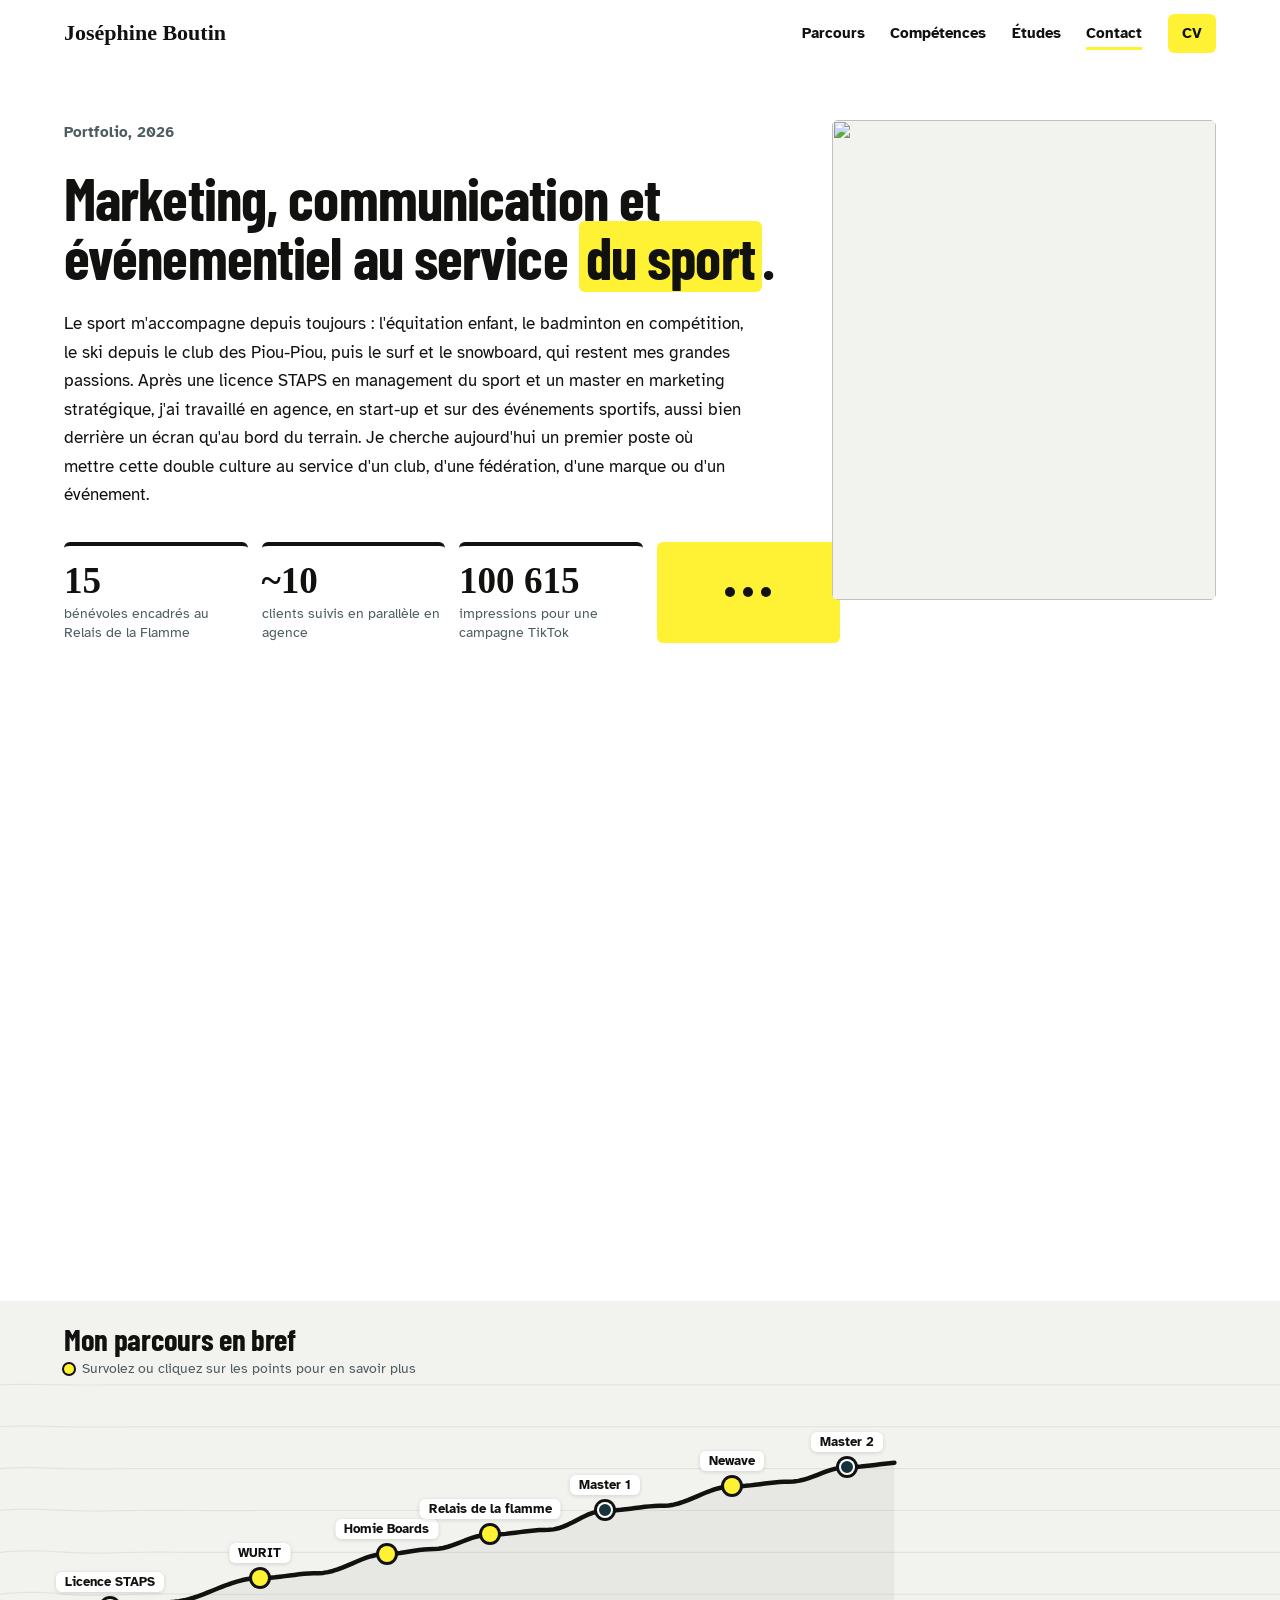
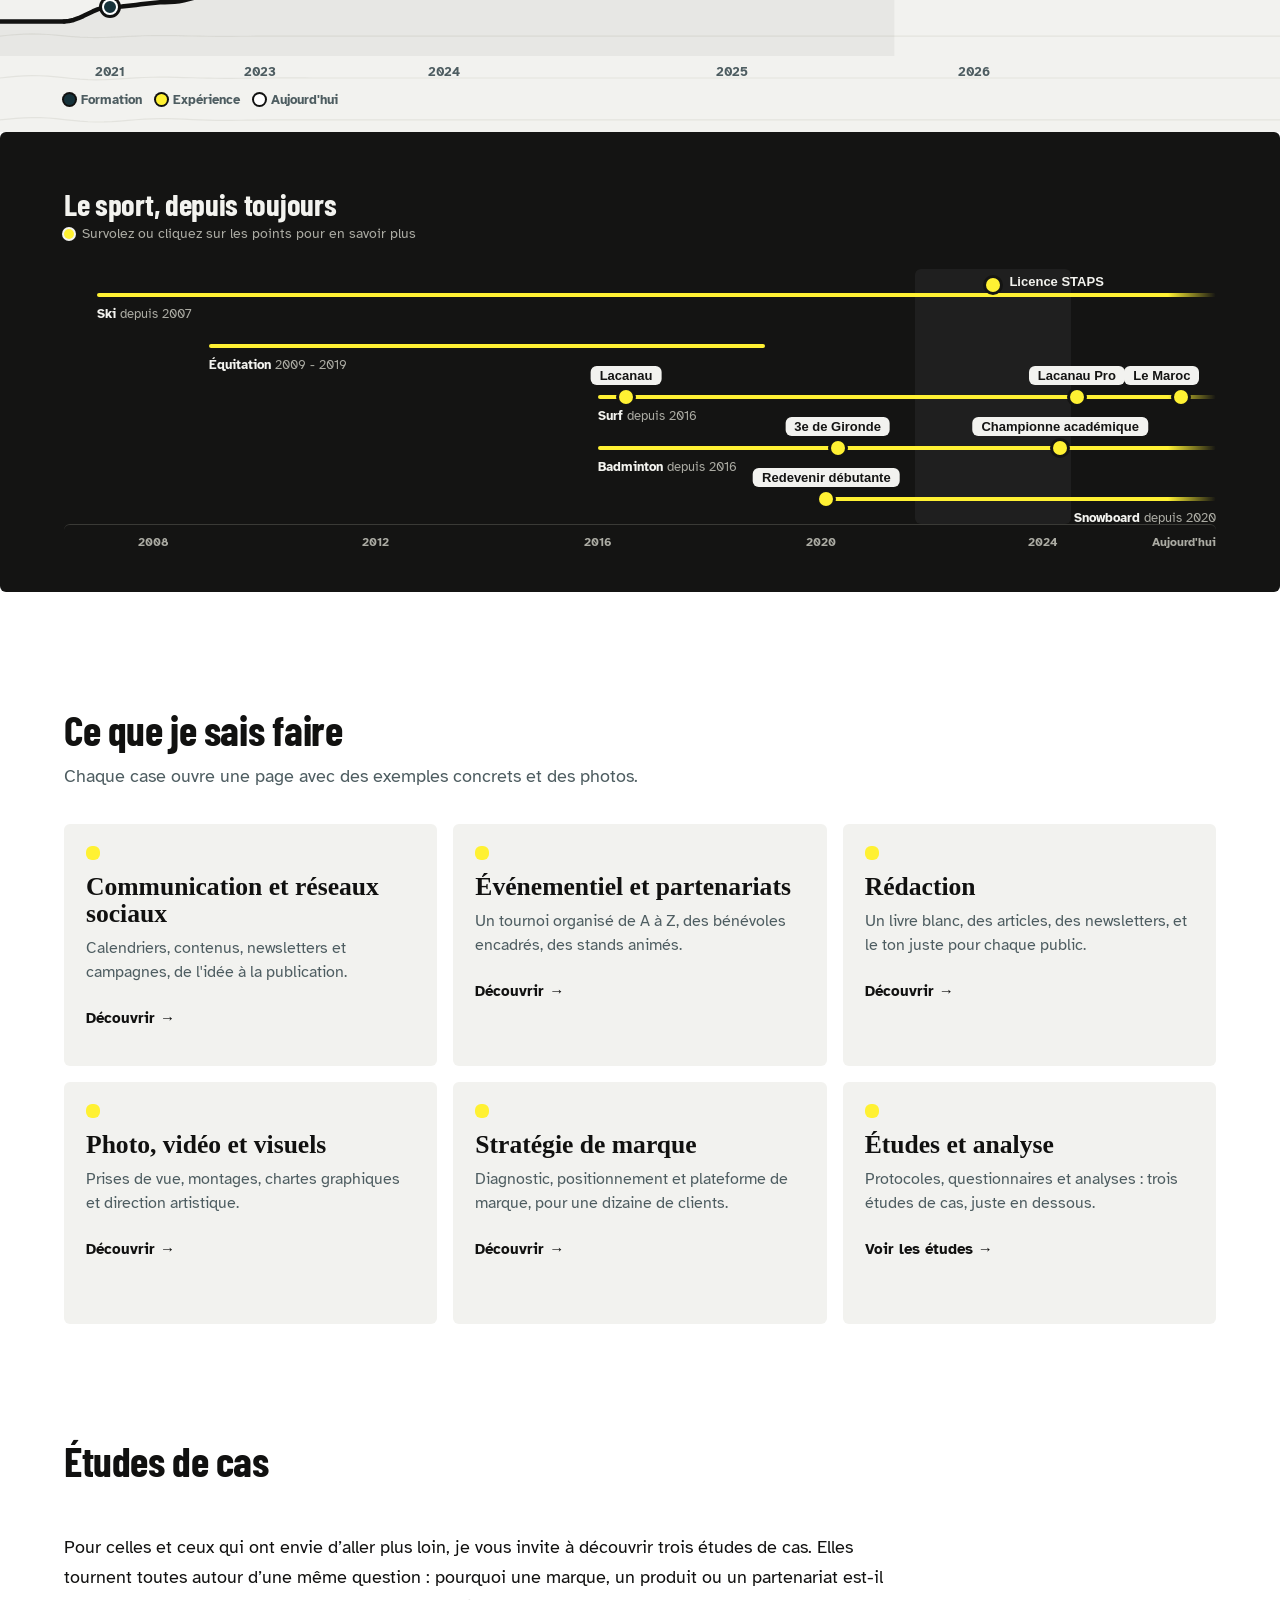
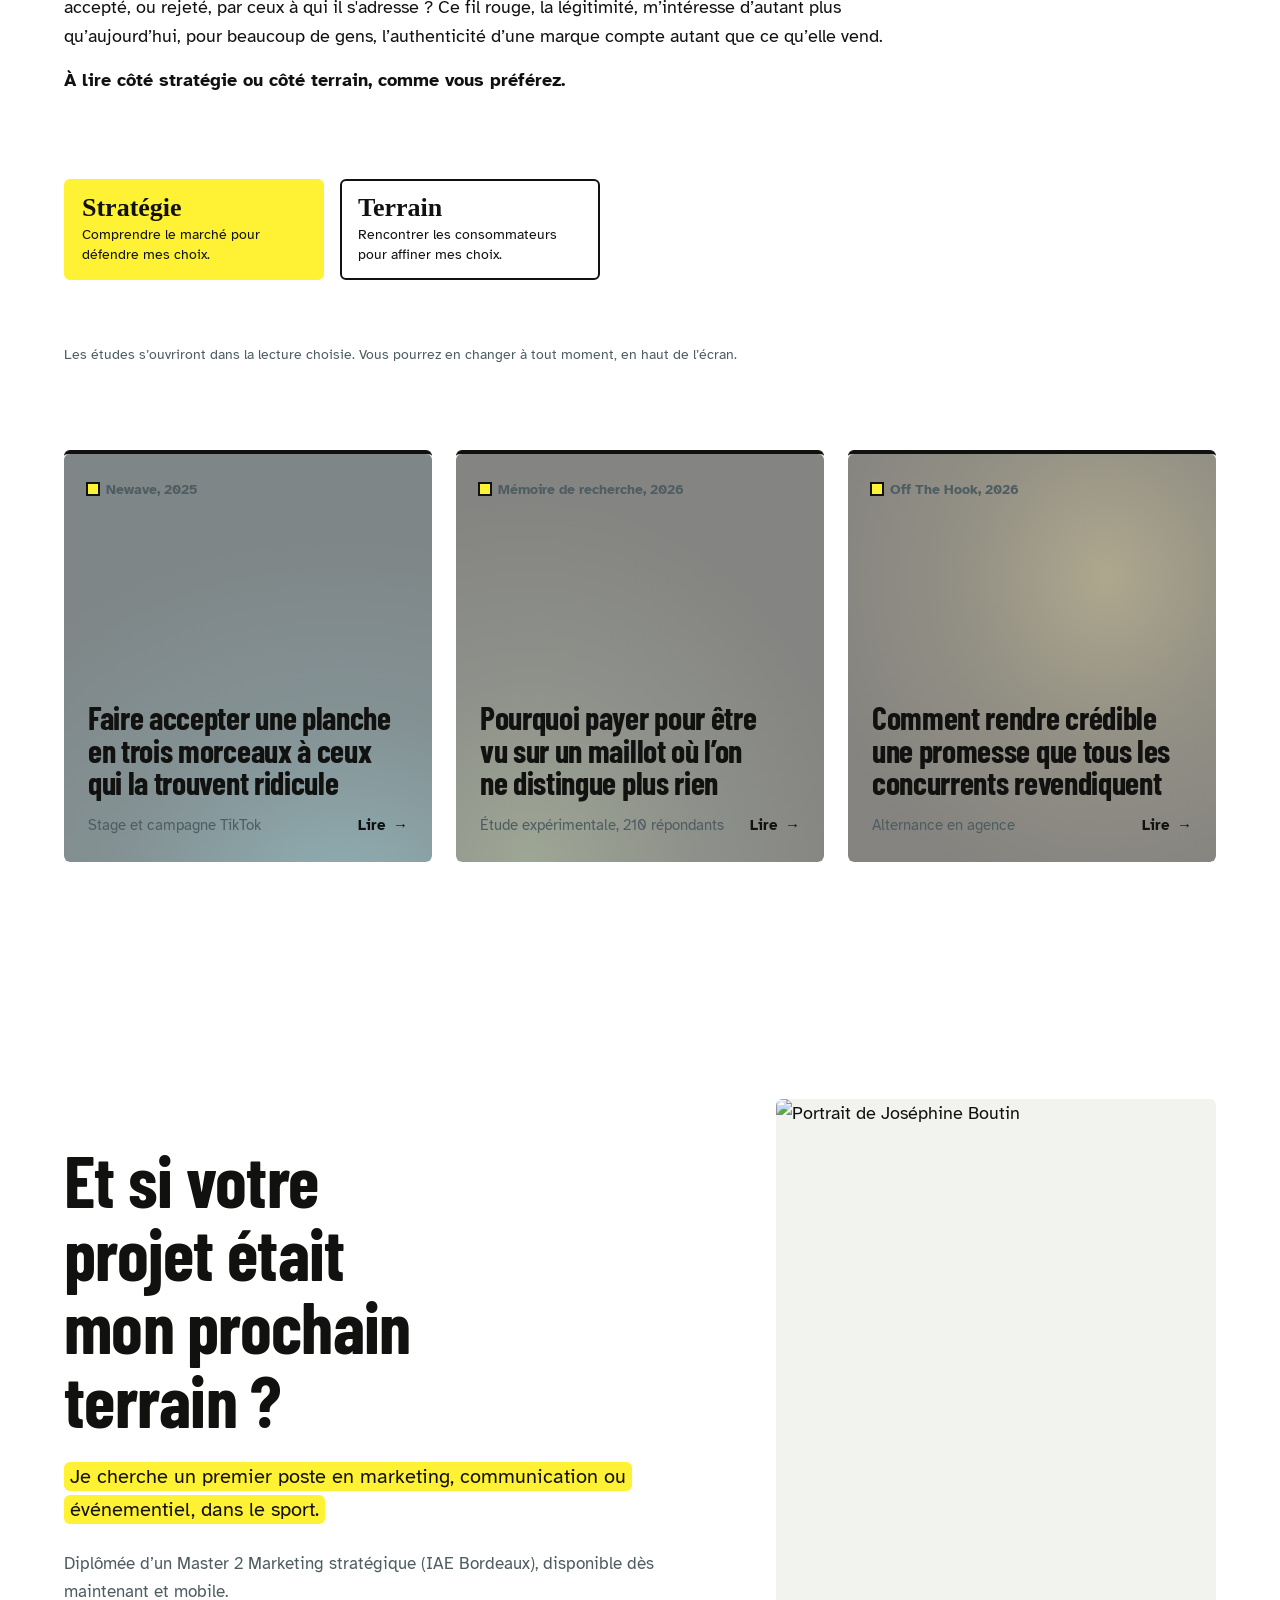
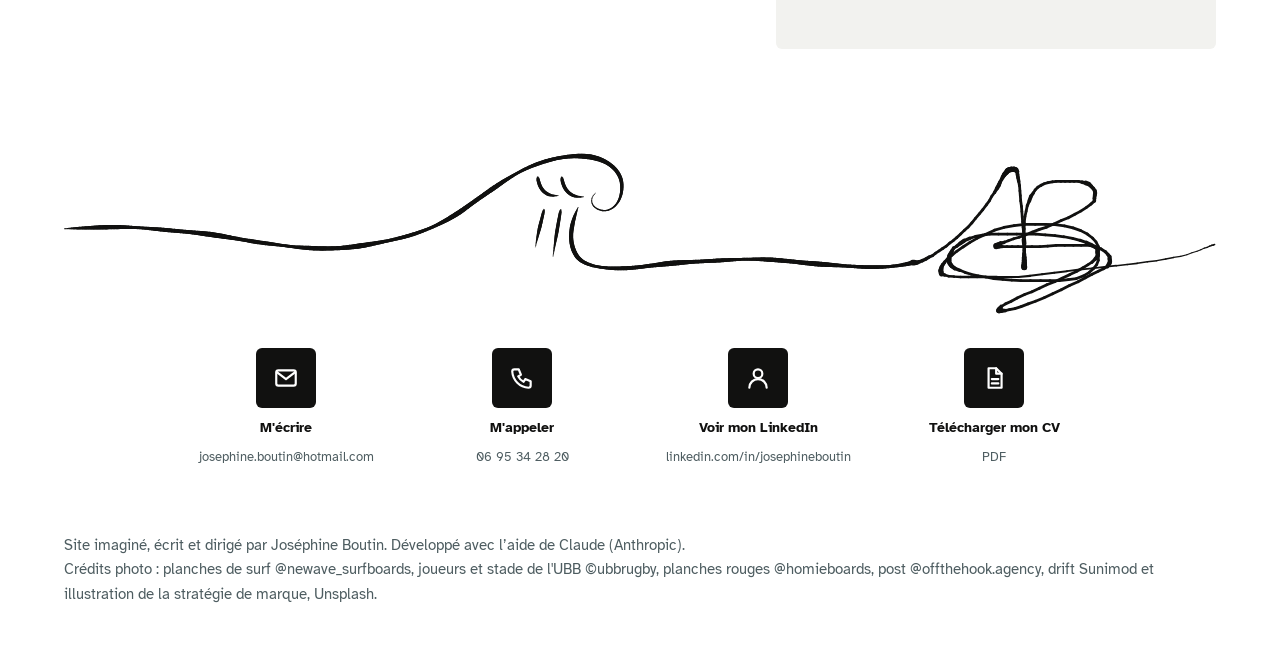
==== index.html @ 4673defe "Add files via upload" ====
<!doctype html>
<html lang="fr" class="pro" data-lock="">
<head>
<meta charset="utf-8">
<meta name="viewport" content="width=device-width, initial-scale=1, viewport-fit=cover">
<meta name="robots" content="noindex, nofollow">
<meta name="description" content="Portfolio de Joséphine Boutin : marketing, communication et événementiel au service du sport.">
<title>Joséphine Boutin, portfolio</title>
<link rel="icon" href="images/favicon.ico" sizes="any">
<link rel="icon" type="image/png" sizes="32x32" href="images/favicon-32.png">
<link rel="icon" type="image/png" sizes="192x192" href="images/favicon-192.png">
<link rel="apple-touch-icon" href="images/apple-touch-icon.png">
<meta name="theme-color" content="#111110">
<meta property="og:type" content="website">
<meta property="og:locale" content="fr_FR">
<meta property="og:site_name" content="Joséphine Boutin, portfolio">
<meta property="og:title" content="Joséphine Boutin, portfolio">
<meta property="og:description" content="Portfolio de Joséphine Boutin : marketing, communication et événementiel au service du sport.">
<meta property="og:image" content="https://josephineboutin.github.io/portfolio-sport/images/partage.jpg">
<meta property="og:image:width" content="1200">
<meta property="og:image:height" content="630">
<meta property="og:image:alt" content="Joséphine Boutin, marketing, communication et événementiel au service du sport">
<meta name="twitter:card" content="summary_large_image">
<link rel="stylesheet" href="https://api.fontshare.com/v2/css?f[]=zodiak@1&display=swap">
<link rel="preconnect" href="https://fonts.googleapis.com">
<link rel="preconnect" href="https://fonts.gstatic.com" crossorigin>
<link rel="stylesheet" href="https://fonts.googleapis.com/css2?family=Barlow+Condensed:wght@500;600;700&family=Atkinson+Hyperlegible:ital,wght@0,400;0,700;1,400&display=swap">
<link rel="stylesheet" href="assets/site.css">
</head>
<body>
<header class="bar">
  <div class="wrap">
    <a class="brand" href="#top">Joséphine Boutin</a>
    <nav class="nav" aria-label="Sections"><a href="#parcours">Parcours</a><a href="#competences">Compétences</a><a href="#etudes">Études</a><a href="#contact">Contact</a><a class="nav-cv" href="cv-josephine-boutin.pdf" target="_blank" rel="noopener">CV</a></nav>
    <div class="toggle away" id="mini-toggle" role="group" aria-label="Choisir la lecture">
      <span class="knob" aria-hidden="true"></span>
      <button type="button" data-mode="strategie" aria-pressed="true">Stratégie</button>
      <button type="button" data-mode="terrain" aria-pressed="false">Terrain</button>
    </div>
  </div>
  <span class="progress" aria-hidden="true"></span>
</header>
<main id="top">
  <section class="hero stage">
    <div class="curve" id="curve-home" data-curve="home" role="img" aria-label="Mon parcours, de la licence STAPS à aujourd'hui"></div>
    <div class="pin-run" id="pin-run">
    <div class="wrap stage-text">
      <figure class="hero-ph" id="hero-ph" aria-hidden="true"><img src="images/accueil-1.jpg" alt="" data-k="1" class=on><img src="images/accueil-2.jpg" alt="" data-k="2"><img src="images/accueil-3.jpg" alt="" data-k="3"><img src="images/accueil-4.jpg" alt="" data-k="4"><canvas class="hero-sig"></canvas></figure>
      <span class="pro-kicker only-pro">Portfolio, 2026</span>
      <h1 class="pro-pos only-pro">Marketing, communication et événementiel au service <em>du sport</em>.</h1>
      <div class="hero-mob" id="hero-mob" aria-hidden="true"><figure><img src="images/accueil-1.jpg" alt="" data-k="1" class=on><img src="images/accueil-2.jpg" alt="" data-k="2"><img src="images/accueil-3.jpg" alt="" data-k="3"><img src="images/accueil-4.jpg" alt="" data-k="4"></figure><canvas class="hero-sig"></canvas></div>
      <p class="sport-intro">Le sport m'accompagne depuis toujours : l'équitation enfant, le badminton en compétition, le ski depuis le club des Piou-Piou, puis le surf et le snowboard, qui restent mes grandes passions. Après une licence STAPS en management du sport et un master en marketing stratégique, j'ai travaillé en agence, en start-up et sur des événements sportifs, aussi bien derrière un écran qu'au bord du terrain. Je cherche aujourd'hui un premier poste où mettre cette double culture au service d'un club, d'une fédération, d'une marque ou d'un événement.</p>
      <div class="kpis sk"><div><b>15</b><span>bénévoles encadrés au Relais de la Flamme</span></div><div><b>~10</b><span>clients suivis en parallèle en agence</span></div><div><b>100 615</b><span>impressions pour une campagne TikTok</span></div><div class="egg"><button type="button" aria-expanded="false" aria-controls="egg-note" aria-label="Une carte retournée, à découvrir"><span class="face back"><span class="dots" aria-hidden="true"><i></i><i></i><i></i></span></span><span class="face front"><b>1<sup>er</sup></b><span>sur 48 équipes</span></span></button></div><p class="egg-note" id="egg-note" role="status" hidden>Petite confidence, puisque vous êtes curieux : en Master 1, mon équipe a décroché le 1er prix marketing et communication d’un serious game, face à 47 équipes. Pas de podium, pas d’hymne, mais une belle émotion en tribune (surtout chez mes parents).</p></div>
    </div>
    <div class="pin-space" aria-hidden="true"></div>
    </div>
    <div class="stage-foot" id="parcours" aria-hidden="true"></div>
  </section>

  <section class="sport-band" aria-label="Mon parcours sportif">
    <div class="sb-inner">
      <div class="wrap lanes" id="lanes" role="group" aria-label="Mon parcours côté terrain : les sports pratiqués depuis l'enfance">
        <h2 class="titre lanes-title">Le sport, depuis toujours<span class="curve-hint" aria-hidden="true"><i></i><span class="h-d">Survolez ou cliquez sur les points pour en savoir plus</span><span class="h-m">Touchez les points pour en savoir plus</span></span></h2>
        <div class="lanes-plot">
          <div class="lanes-band" style="--a:73.91%;--b:87.44%" aria-hidden="false"></div><button type="button" class="lp lp-band" style="--x:80.68%" data-i="0" data-when="2021 - 2024" data-title="Licence STAPS" data-text="Trois ans à essayer une quinzaine de sports, enseignés par des passionnés : athlétisme, natation, escalade, volley, golf, boxe, MMA, gymnastique, hip-hop, yoga… J'ai même continué en Master, avec l'option sport : snowboard et volley." aria-label="Licence STAPS, 2021 - 2024" aria-expanded="false"><span class="lp-label" aria-hidden="true">Licence STAPS</span></button>
        <div class="lane live" style="--a:2.9%;--b:100%;--d:0ms">
          <span class="lane-line" aria-hidden="true"></span>
          <span class="lane-cap" aria-hidden="true"><b>Ski</b> depuis 2007</span>
          
        </div>
        <div class="lane" style="--a:12.56%;--b:60.87%;--d:120ms">
          <span class="lane-line" aria-hidden="true"></span>
          <span class="lane-cap" aria-hidden="true"><b>Équitation</b> 2009 - 2019</span>
          
        </div>
        <div class="lane live" style="--a:46.38%;--b:100%;--d:240ms">
          <span class="lane-line" aria-hidden="true"></span>
          <span class="lane-cap" aria-hidden="true"><b>Surf</b> depuis 2016</span>
          <button type="button" class="lp" style="--x:48.79%" data-i="1" data-when="2016" data-title="Lacanau" data-text="Mon père est un mordu de surf, et c'est lui qui m'a mise à l'eau, au milieu de sa collection de planches. J'ai appris sur un malibu immense, en lycra ou dans une combinaison bien trop grande selon la saison. Les débuts n'ont pas toujours été faciles, mais je n'ai pas lâché. Une combinaison et une planche à ma taille plus tard, je surfe dès que j’en ai l’occasion." aria-label="Lacanau, 2016" aria-expanded="false"><span class="lp-label" aria-hidden="true">Lacanau</span></button><button type="button" class="lp" style="--x:87.92%" data-i="2" data-when="2024" data-title="Lacanau Pro" data-text="Une compétition que j'ai toujours suivie : mes grands-parents vivent à Lacanau et mon père a fait partie du comité d'organisation de 1989 à 2000. En 2024, c'était à mon tour d'y prendre part, comme bénévole au merchandising." aria-label="Lacanau Pro, 2024" aria-expanded="false"><span class="lp-label" aria-hidden="true">Lacanau Pro</span></button><button type="button" class="lp end" style="--x:97%" data-i="3" data-when="2026" data-title="Le Maroc" data-text="Pour fêter la fin de mes études, je suis partie en surfcamp à Tamraght, au Maroc, en septembre 2026, avec une seule idée en tête : surfer tous les jours." aria-label="Le Maroc, 2026" aria-expanded="false"><span class="lp-label" aria-hidden="true">Le Maroc</span></button>
        </div>
        <div class="lane live" style="--a:46.38%;--b:100%;--d:360ms">
          <span class="lane-line" aria-hidden="true"></span>
          <span class="lane-cap" aria-hidden="true"><b>Badminton</b> depuis 2016</span>
          <button type="button" class="lp" style="--x:67.15%" data-i="4" data-when="2020" data-title="3e de Gironde" data-text="J'ai découvert le badminton à l'UNSS, avant de m'inscrire en club en 4e. Je me suis vite lancée dans les compétitions, et en 2020, je suis montée sur la troisième marche du podium de Gironde en double dames." aria-label="3e de Gironde, 2020" aria-expanded="false"><span class="lp-label" aria-hidden="true">3e de Gironde</span></button><button type="button" class="lp" style="--x:86.47%" data-i="5" data-when="2024" data-title="Championne académique" data-text="Quatre ans plus tard, c'est avec mon équipe que j'ai remporté le titre de championne académique universitaire. Et je n'ai jamais arrêté de jouer." aria-label="Championne académique, 2024" aria-expanded="false"><span class="lp-label" aria-hidden="true">Championne académique</span></button>
        </div>
        <div class="lane live late" style="--a:65.7%;--b:100%;--d:480ms">
          <span class="lane-line" aria-hidden="true"></span>
          <span class="lane-cap" aria-hidden="true"><b>Snowboard</b> depuis 2020</span>
          <button type="button" class="lp" style="--x:66.18%" data-i="6" data-when="2020" data-title="Redevenir débutante" data-text="Des Piou-Piou à la 3e étoile, puis des années de ski en autonomie : la montagne, je la connaissais bien. Alors le snowboard m'a tentée. J'ai appris sans moniteur, entourée d'amis, et redevenir débutante là où je me sentais chez moi a été un vrai défi. Les progrès sont venus vite. Aujourd'hui, c'est en freeride que je m'évade le plus." aria-label="Redevenir débutante, 2020" aria-expanded="false"><span class="lp-label" aria-hidden="true">Redevenir débutante</span></button>
        </div>
          <div class="lanes-axis" aria-hidden="true"><span class="lt" style="--x:7.73%">2008</span><span class="lt mob-hide" style="--x:27.05%">2012</span><span class="lt" style="--x:46.38%">2016</span><span class="lt mob-hide" style="--x:65.7%">2020</span><span class="lt" style="--x:85.02%">2024</span><span class="lt now" style="--x:100%">Aujourd'hui</span></div>
        </div>
      </div>
    </div>
  </section>
  <section class="wrap skills-sec" id="competences" aria-labelledby="h-comp">
    <h2 class="titre" id="h-comp">Ce que je sais faire</h2>
    <p class="sec-lead">Chaque case ouvre une page avec des exemples concrets et des photos.</p>
    <div class="skills">
      <a class="skill" href="competence-communication.html"><span class="sk-ph" aria-hidden="true"><img src="images/carte-communication.jpg" alt="" loading="lazy" style="view-transition-name:ph-communication;"></span><span class="sk-sq" aria-hidden="true"></span><b>Communication et réseaux sociaux</b><span class="sk-t">Calendriers, contenus, newsletters et campagnes, de l'idée à la publication.</span><span class="go">Découvrir <i>→</i></span></a>
      <a class="skill" href="competence-evenementiel.html"><span class="sk-ph" aria-hidden="true"><img src="images/bf-match-2.jpg" alt="" loading="lazy" style="view-transition-name:ph-evenementiel;"></span><span class="sk-sq" aria-hidden="true"></span><b>Événementiel et partenariats</b><span class="sk-t">Un tournoi organisé de A à Z, des bénévoles encadrés, des stands animés.</span><span class="go">Découvrir <i>→</i></span></a>
      <a class="skill" href="competence-redaction.html"><span class="sk-ph" aria-hidden="true"><img src="images/carte-redaction.jpg" alt="" loading="lazy" style="view-transition-name:ph-redaction;"></span><span class="sk-sq" aria-hidden="true"></span><b>Rédaction</b><span class="sk-t">Un livre blanc, des articles, des newsletters, et le ton juste pour chaque public.</span><span class="go">Découvrir <i>→</i></span></a>
      <a class="skill" href="competence-visuels.html"><span class="sk-ph" aria-hidden="true"><img src="images/sunimod-drift-1.jpg" alt="" loading="lazy" style="view-transition-name:ph-visuels;object-position:50% 82%"></span><span class="sk-sq" aria-hidden="true"></span><b>Photo, vidéo et visuels</b><span class="sk-t">Prises de vue, montages, chartes graphiques et direction artistique.</span><span class="go">Découvrir <i>→</i></span></a>
      <a class="skill" href="competence-strategie.html"><span class="sk-ph" aria-hidden="true"><img src="images/agence-terrain-atelier.jpg" alt="" loading="lazy" style="view-transition-name:ph-strategie;"></span><span class="sk-sq" aria-hidden="true"></span><b>Stratégie de marque</b><span class="sk-t">Diagnostic, positionnement et plateforme de marque, pour une dizaine de clients.</span><span class="go">Découvrir <i>→</i></span></a>
      <a class="skill" href="#etudes"><span class="sk-ph" aria-hidden="true"><img src="images/maillot-terrain-stade.jpg" alt="" loading="lazy" style=""></span><span class="sk-sq" aria-hidden="true"></span><b>Études et analyse</b><span class="sk-t">Protocoles, questionnaires et analyses : trois études de cas, juste en dessous.</span><span class="go">Voir les études <i>→</i></span></a>
    </div>
  </section>
  <section class="wrap projects" id="etudes" aria-labelledby="h-projets">
    <h2 class="titre" id="h-projets">Études de cas</h2>
    <div class="et-intro"><p>Pour celles et ceux qui ont envie d’aller plus loin, je vous invite à découvrir trois études de cas. Elles tournent toutes autour d’une même question : pourquoi une marque, un produit ou un partenariat est-il accepté, ou rejeté, par ceux à qui il s'adresse ? Ce fil rouge, la légitimité, m’intéresse d’autant plus qu’aujourd’hui, pour beaucoup de gens, l’authenticité d’une marque compte autant que ce qu’elle vend.</p><p class="et-read">À lire côté stratégie ou côté terrain, comme vous préférez.</p></div>
    <div class="chooser" role="group" aria-label="Choisir la lecture des études" id="chooser">
      <button type="button" class="choice" data-mode="strategie" aria-pressed="true"><b>Stratégie</b><span>Comprendre le marché pour défendre mes choix.</span></button>
      <button type="button" class="choice" data-mode="terrain" aria-pressed="false"><b>Terrain</b><span>Rencontrer les consommateurs pour affiner mes choix.</span></button>
    </div>
    <p class="et-note">Les études s’ouvriront dans la lecture choisie. Vous pourrez en changer à tout moment, en haut de l’écran.</p>
    <div class="cards">
      <a class="card" href="etude-newave.html">
        <span class="ph ph-a" aria-hidden="true"><img src="images/carte-newave.jpg" alt="" loading="lazy" onerror="this.remove()"></span>
        <span class="pill">Newave, 2025</span>
        <span class="card-body">
          <h3 class="titre">Faire accepter une planche en trois morceaux à ceux qui la trouvent ridicule</h3>
          <span class="meta"><span class="soon">Stage et campagne TikTok</span><span class="go">Lire <i>→</i></span></span>
        </span>
      </a>
      <a class="card" href="etude-maillot.html">
        <span class="ph ph-b" aria-hidden="true"><img src="images/carte-maillot.jpg" alt="" loading="lazy" onerror="this.remove()"></span>
        <span class="pill">Mémoire de recherche, 2026</span>
        <span class="card-body">
          <h3 class="titre">Pourquoi payer pour être vu sur un maillot où l’on ne distingue plus rien</h3>
          <span class="meta"><span class="soon">Étude expérimentale, 210 répondants</span><span class="go">Lire <i>→</i></span></span>
        </span>
      </a>
      <a class="card" href="etude-expertise.html">
        <span class="ph ph-c" aria-hidden="true"><img src="images/carte-agence.jpg" alt="" loading="lazy" onerror="this.remove()"></span>
        <span class="pill">Off The Hook, 2026</span>
        <span class="card-body">
          <h3 class="titre">Comment rendre crédible une promesse que tous les concurrents revendiquent</h3>
          <span class="meta"><span class="soon">Alternance en agence</span><span class="go">Lire <i>→</i></span></span>
        </span>
      </a>
    </div>
  </section>

  <footer class="wrap end" id="contact" aria-labelledby="t-end">
    <div class="end-head">
      <div class="end-txt">
    <h2 class="titre" id="t-end">Et si votre projet était mon prochain terrain ?</h2>
    <p class="lead"><span class="hl hl-lead">Je cherche un premier poste en marketing, communication ou événementiel, dans le sport.</span></p>
    <p class="lead-sub">Diplômée d’un Master 2 Marketing stratégique (IAE Bordeaux), disponible dès maintenant et mobile.</p>
      </div>
      <figure class="portrait"><img src="images/portrait-josephine.jpg" alt="Portrait de Joséphine Boutin" width="1200" height="1500"></figure>
    </div>
    <canvas class="sign" id="sign" aria-label="Ma signature : une ligne qui devient vague, puis mes initiales"></canvas>
    <div class="contact">
      <a class="c-mail" href="mailto:josephine.boutin@hotmail.com"><span class="ic"><svg viewBox="0 0 24 24" aria-hidden="true"><rect x="3" y="5" width="18" height="14" rx="2"></rect><path d="M3.5 6.5 12 13l8.5-6.5"></path></svg></span>M'écrire<small>josephine.boutin@hotmail.com</small></a>
      <a class="c-tel" href="tel:+33695342820"><span class="ic"><svg viewBox="0 0 24 24" aria-hidden="true"><path d="M5 4h4l2 5-2.5 1.5a11 11 0 0 0 5 5L15 13l5 2v4a2 2 0 0 1-2 2A16 16 0 0 1 3 6a2 2 0 0 1 2-2"></path></svg></span>M'appeler<small>06 95 34 28 20</small></a>
      <a class="c-in" href="https://www.linkedin.com/in/josephineboutin/" target="_blank" rel="noopener"><span class="ic"><svg viewBox="0 0 24 24" aria-hidden="true"><circle cx="12" cy="8" r="4"></circle><path d="M4 21a8 8 0 0 1 16 0"></path></svg></span>Voir mon LinkedIn<small>linkedin.com/in/josephineboutin</small></a>
      <a class="c-cv" href="cv-josephine-boutin.pdf" target="_blank" rel="noopener"><span class="ic"><svg viewBox="0 0 24 24" aria-hidden="true"><path d="M7 3h7l5 5v13H7z"></path><path d="M14 3v5h5"></path><path d="M10 13h6M10 17h6"></path></svg></span>Télécharger mon CV<small>PDF</small></a>
    </div>
  </footer>
  <p class="wrap proto">Site imaginé, écrit et dirigé par Joséphine Boutin. Développé avec l’aide de Claude (Anthropic).<br>Crédits photo : planches de surf @newave_surfboards, joueurs et stade de l'UBB ©ubbrugby, planches rouges @homieboards, post @offthehook.agency, drift Sunimod et illustration de la stratégie de marque, Unsplash.</p>
</main>
<canvas id="wake" aria-hidden="true"></canvas>
<canvas id="wipe" aria-hidden="true"></canvas>
<div class="cursor" aria-hidden="true"></div>
<script src="assets/site.js"></script>
</body>
</html>
---- assets/site.css ----
/* Layout : ouverture plein écran avec la courbe en fond et le choix de lecture, cartes des études, étude de cas en chapitres avec une barre de chapitres collante, bande de visuels horizontale, bande jaune, conclusion en preuves décalées, signature et contacts. */
@property --bg { syntax: "<color>"; inherits: true; initial-value: #FFFFFF; }
@property --fg { syntax: "<color>"; inherits: true; initial-value: #111110; }
@property --soft { syntax: "<color>"; inherits: true; initial-value: #4E5D61; }
@property --surface { syntax: "<color>"; inherits: true; initial-value: #EEF4F5; }
@property --ink { syntax: "<color>"; inherits: true; initial-value: #111110; }
@property --field { syntax: "<color>"; inherits: true; initial-value: #DCE8EA; }
@property --zw { syntax: "<number>"; inherits: true; initial-value: 340; }
@property --zls { syntax: "<length-percentage>"; inherits: true; initial-value: 0em; }

:root {
  /* Palette validée */
  --jaune: #FFF133;
  --jaune-pale: #FFF7B0;
  --encre: #111110;
  --galet: #F3F3EF;
  --ocean: #16323A;
  --ocean-profond: #0C1E24;
  --gris-clair: #B4B3AA;
  /* Rôles, lecture Stratégie */
  --bg: #FFFFFF;
  --fg: #111110;
  --soft: #4E5D61;
  --surface: #EEF4F5;
  --ink: #111110;
  --field: #DCE8EA;
  --zw: 340;
  --curvefill: #FFF7B0;
  --zls: 0em;
  /* Polices validées */
  --f-sig: "Zodiak-Variable", "Zodiak", Georgia, "Times New Roman", serif;
  --f-titre: "Barlow Condensed", "Arial Narrow", sans-serif;
  --f-texte: "Atkinson Hyperlegible", "Helvetica Neue", Arial, sans-serif;
  --ease: cubic-bezier(.65, 0, .25, 1);
  --t: 700ms;
  color-scheme: light;
  transition: --bg var(--t) var(--ease), --fg var(--t) var(--ease), --soft var(--t) var(--ease),
              --surface var(--t) var(--ease), --ink var(--t) var(--ease), --field var(--t) var(--ease),
              --zw 1100ms var(--ease), --zls 1100ms var(--ease);
}
:root[data-lecture="terrain"] {
  --bg: #0C1E24;
  --fg: #F3F3EF;
  --soft: #A3B6BA;
  --surface: #13303A;
  --field: #275868;
  --ink: #FFF133;
  --zw: 900;
  --zls: -0.025em;
  color-scheme: dark;
}
:root.instant, :root.instant *, :root.instant *::before, :root.instant *::after { transition: none !important; }
@media (prefers-reduced-motion: reduce) {
  :root { transition: none; }
  *, *::before, *::after { transition-duration: 0ms !important; animation: none !important; }
}
html { scroll-behavior: smooth; }
@media (prefers-reduced-motion: reduce) { html { scroll-behavior: auto; } }
body { margin: 0; overflow-x: clip; background: var(--bg); color: var(--fg); font-family: var(--f-texte); font-size: 18px; line-height: 1.65; -webkit-font-smoothing: antialiased; }
body::before { content: ""; position: fixed; inset: 0 0 auto; height: env(safe-area-inset-top, 0px); z-index: 30; background: var(--bg); }
/* Grille : une seule colonne de contenu de 1240 px au plus, des marges latérales qui grandissent avec l'écran, et une échelle d'espacements unique */
:root { --gut: clamp(20px, 5vw, 72px); --maxw: 1240px; --edge: max(var(--gut), (100vw - var(--maxw)) / 2); --s-section: clamp(72px, 9vw, 128px); --s-block: clamp(32px, 4vw, 56px); --s-gap: 24px; }
.wrap { max-width: calc(var(--maxw) + 2 * var(--gut)); box-sizing: border-box; margin-inline: auto; padding-left: max(var(--gut), env(safe-area-inset-left, 0px)); padding-right: max(var(--gut), env(safe-area-inset-right, 0px)); }
p, blockquote, figure { margin: 0; }
h1, h2, h3, h4 { margin: 0; text-wrap: balance; }
a { color: inherit; }
:focus-visible { outline: 3px solid var(--ocean); outline-offset: 3px; border-radius: 4px; }
:root[data-lecture="terrain"] :focus-visible { outline-color: var(--jaune); }

.titre { font-family: var(--f-titre); font-weight: 700; line-height: 1.02; }
.disp { font-family: var(--f-sig); font-weight: var(--zw); letter-spacing: var(--zls); line-height: .96; text-wrap: balance; }
.lbl { font-size: 15px; font-weight: 700; color: var(--soft); }
.hl { background: linear-gradient(transparent 58%, var(--jaune) 58%); padding-inline: 2px; -webkit-box-decoration-break: clone; box-decoration-break: clone; }
.hl-lead { background: var(--jaune); color: var(--encre); padding: 1px 6px; border-radius: 4px; }
:root[data-lecture="terrain"] .hl.hl-lead { background: var(--jaune); color: var(--encre); }
:root[data-lecture="terrain"] .hl { background: none; color: var(--jaune); }
.check { font-size: .8em; font-weight: 700; background: var(--jaune-pale); color: var(--encre); padding: 1px 8px; border-radius: 999px; white-space: nowrap; }

/* Barre */
.bar { position: sticky; top: env(safe-area-inset-top, 0px); z-index: 25; background: color-mix(in srgb, var(--bg) 90%, transparent); backdrop-filter: blur(10px); -webkit-backdrop-filter: blur(10px); }
.bar .wrap { display: flex; align-items: center; justify-content: space-between; gap: 16px; padding-block: 14px; min-height: 40px; }
.brand { font-family: var(--f-sig); font-weight: 800; font-size: 22px; text-decoration: none; white-space: nowrap; }
.progress { position: absolute; left: 0; bottom: 0; height: 3px; width: 100%; background: var(--ocean); transform-origin: 0 50%; transform: scaleX(0); }
:root[data-lecture="terrain"] .progress { background: var(--jaune); }
.toggle { position: relative; display: grid; grid-template-columns: 1fr 1fr; background: var(--surface); border-radius: 999px; padding: 4px; flex-shrink: 0; transition: opacity 400ms var(--ease), transform 400ms var(--ease); }
.toggle.away { opacity: 0; transform: translateY(-8px); pointer-events: none; }
.toggle button { position: relative; z-index: 1; appearance: none; border: 0; background: none; font-family: var(--f-texte); font-weight: 700; font-size: 15px; color: var(--fg); padding: 9px 18px; border-radius: 999px; cursor: pointer; transition: color var(--t) var(--ease); }
.toggle button[aria-pressed="true"] { color: var(--encre); }
.toggle .knob { position: absolute; z-index: 0; top: 4px; bottom: 4px; left: 4px; width: calc(50% - 4px); border-radius: 999px; background: var(--jaune); transition: transform var(--t) var(--ease); }
:root[data-lecture="terrain"] .toggle .knob { transform: translateX(100%); }
@media (max-width: 420px) { .toggle button { padding: 8px 12px; font-size: 14px; } .brand { font-size: 17px; } }

/* Diptyque */
.duo { display: grid; }
.duo > .v, .tracks > .v { grid-area: 1 / 1; min-width: 0; transition: opacity 520ms var(--ease), transform 620ms var(--ease), filter 520ms var(--ease), visibility 0s linear 0s; }
:root:not([data-lecture="terrain"]) .duo > .v[data-v="terrain"],
:root[data-lecture="terrain"] .duo > .v[data-v="strategie"],
:root:not([data-lecture="terrain"]) .tracks > .v[data-v="terrain"],
:root[data-lecture="terrain"] .tracks > .v[data-v="strategie"] {
  opacity: 0; transform: translateY(14px); filter: blur(4px); visibility: hidden; pointer-events: none;
  transition: opacity 360ms var(--ease), transform 360ms var(--ease), filter 360ms var(--ease), visibility 0s linear 360ms;
}

/* Scènes avec courbe en fond */
.stage { position: relative; overflow: hidden; }
.curve { position: absolute; inset: 0; }
.curve canvas { position: absolute; inset: 0; width: 100%; height: 100%; display: block; }
.stage > .wrap { position: relative; z-index: 1; pointer-events: none; }
.stage > .wrap a, .stage > .wrap button { pointer-events: auto; }
.pin { position: absolute; z-index: 3; width: 30px; height: 30px; margin: -15px 0 0 -15px; border: 0; padding: 0; background: none; cursor: pointer; opacity: 0; transform: scale(.4); transition: opacity 400ms var(--ease), transform 500ms var(--ease); }
.pin.on { opacity: 1; transform: none; }
@keyframes pulse { 0%, 100% { transform: scale(1); opacity: .6; } 50% { transform: scale(1.25); opacity: .25; } }
.pin::after { content: ""; position: absolute; inset: 2px; border-radius: 50%; border: 2px solid var(--jaune); animation: pulse 2.6s var(--ease) infinite; }
.pin::before { content: ""; position: absolute; inset: 7px; border-radius: 50%; background: var(--jaune); box-shadow: 0 0 0 3px var(--encre); transition: transform 250ms var(--ease); }
.pin.formation::before { background: var(--ocean); box-shadow: 0 0 0 3px var(--encre), inset 0 0 0 2px #FFFFFF; }
.pin.formation::after { border-color: var(--ocean); }
.pin.suite::before { background: #FFFFFF; box-shadow: 0 0 0 3px var(--encre); }
.pin:hover::before, .pin:focus-visible::before, .pin[aria-expanded="true"]::before { transform: scale(1.35); }
:root[data-lecture="terrain"] .pin, :root[data-lecture="terrain"] .pin.on { opacity: 0; pointer-events: none; }
.pin-label { position: absolute; left: 50%; bottom: 30px; transform: translateX(-50%); white-space: nowrap; font-family: var(--f-texte); font-weight: 700; font-size: 13px; color: var(--encre); background: #FFFFFF; padding: 2px 9px; border-radius: 999px; box-shadow: 0 1px 4px rgba(17,17,16,.14); pointer-events: none; }
.pin.below .pin-label { bottom: auto; top: 30px; }
@media (max-width: 760px) { .pin-label { display: none; } }
.tip { position: absolute; z-index: 6; pointer-events: none; width: min(340px, 80vw); background: var(--encre); color: var(--galet); border-radius: 12px; padding: 14px 16px; font-size: 15px; line-height: 1.5; box-shadow: 0 10px 30px rgba(17,17,16,.2); }
.tip strong { display: block; font-family: var(--f-titre); font-size: 22px; line-height: 1.1; color: var(--jaune); margin-bottom: 4px; }
.tip .when { display: block; font-weight: 700; color: var(--gris-clair); font-size: 13px; margin-bottom: 2px; }
.tick, .axis { position: absolute; z-index: 2; font-size: 13px; font-weight: 700; color: var(--soft); white-space: nowrap; pointer-events: none; transition: opacity 400ms var(--ease); }
.tick { transform: translateX(-50%); }
.axis { font-weight: 400; }
.curve-title { position: absolute; z-index: 2; margin: 0; font-size: clamp(24px, 2.4vw, 32px); color: var(--fg); pointer-events: none; }
.legend-pins { position: absolute; z-index: 2; left: var(--edge); display: flex; gap: 14px; font-size: 13px; font-weight: 700; color: var(--soft); pointer-events: none; transition: opacity 400ms var(--ease); }
.legend-pins i { display: inline-block; width: 11px; height: 11px; border-radius: 50%; margin-right: 6px; vertical-align: -1px; box-shadow: 0 0 0 2px var(--encre); }
@media (max-width: 760px) { .curve[data-curve="newave"] .tick { display: none; } }
:root[data-lecture="terrain"] .tick, :root[data-lecture="terrain"] .axis, :root[data-lecture="terrain"] .legend-pins { opacity: 0; }

/* Ouverture */
.hero .stage-text { padding-block: var(--s-block) 0; display: grid; gap: var(--s-gap); }
.hero .who { font-size: clamp(52px, 8vw, 112px); line-height: .9; }
.hero h1 { font-size: clamp(28px, 3.4vw, 46px); line-height: 1.12; max-width: 30em; }
.hero .intro { font-size: 18px; max-width: 60ch; }
.chooser { display: grid; grid-template-columns: repeat(2, minmax(0, 260px)); gap: 16px; margin-top: 8px; }
@media (max-width: 560px) { .chooser { grid-template-columns: 1fr 1fr; } }
.choice { appearance: none; text-align: left; border: 2px solid var(--fg); background: var(--bg); color: var(--fg); border-radius: 16px; padding: 14px 16px; cursor: pointer; display: grid; gap: 4px; font-family: var(--f-texte); transition: background var(--t) var(--ease), color var(--t) var(--ease), transform 250ms var(--ease), border-color var(--t) var(--ease); }
.choice:hover { transform: translateY(-3px); }
.choice b { font-family: var(--f-sig); font-weight: 800; font-size: 26px; line-height: 1; }
.choice span { font-size: 14px; line-height: 1.4; }
.choice[aria-pressed="true"] { background: var(--jaune); color: var(--encre); border-color: var(--jaune); }
.hero .stage-foot { height: clamp(280px, 30vw, 380px); }

/* Cartes */
.projects { padding-block: var(--s-section); display: grid; gap: var(--s-block); }
.projects > h2 { font-size: clamp(30px, 3.4vw, 42px); }
.cards { display: grid; grid-template-columns: repeat(3, minmax(0, 1fr)); gap: var(--s-gap); }
@media (max-width: 880px) { .cards { grid-template-columns: 1fr; } }
.card { position: relative; display: grid; grid-template-rows: auto 1fr auto; gap: 18px; min-height: 320px; padding: 24px; text-decoration: none; overflow: hidden; border-radius: 16px; background: var(--surface); isolation: isolate; transition: color 400ms var(--ease), transform 400ms var(--ease); }
.card .ph { position: absolute; inset: 0; z-index: -1; opacity: 0; transform: scale(1.06); transition: opacity 500ms var(--ease), transform 900ms var(--ease); }
.card .ph::after { content: ""; position: absolute; inset: 0; background: linear-gradient(180deg, rgba(17,17,16,.1), rgba(17,17,16,.78)); }
.card h3 { font-size: clamp(26px, 2.6vw, 32px); }
.card .meta { display: flex; justify-content: space-between; gap: 12px; align-items: baseline; font-size: 15px; }
.card .go { font-weight: 700; display: inline-flex; gap: 8px; }
.card .go i { font-style: normal; transition: transform 300ms var(--ease); }
.card .pill { justify-self: start; font-size: 14px; font-weight: 700; padding: 4px 12px; border-radius: 999px; background: var(--jaune); color: var(--encre); }
.card .soon { color: var(--soft); }
.card .ph-label { position: absolute; top: 20px; right: 20px; font-size: 13px; font-weight: 700; color: var(--galet); opacity: 0; transition: opacity 400ms var(--ease); }
@media (hover: hover) {
  .card:hover, .card:focus-visible { color: var(--galet); transform: translateY(-4px); }
  .card:hover .ph, .card:focus-visible .ph { opacity: 1; transform: scale(1); }
  .card:hover .soon, .card:focus-visible .soon { color: var(--gris-clair); }
  .card:hover .go i, .card:focus-visible .go i { transform: translateX(6px); }
  .card:hover .ph-label, .card:focus-visible .ph-label { opacity: .85; }
}
@media (hover: none) { .card { color: var(--galet); } .card .ph { opacity: 1; transform: none; } .card .soon { color: var(--gris-clair); } .card .ph-label { opacity: .85; } }
.ph-a { background: radial-gradient(120% 90% at 75% 110%, #2D6D78 0%, #16323A 50%, #0B1A1F 100%); }
.ph-b { background: radial-gradient(90% 90% at 20% 100%, #4A5A3A 0%, #2A2F26 50%, #161714 100%); }
.ph-c { background: radial-gradient(80% 80% at 70% 30%, #6A5D2C 0%, #332D1A 50%, #171510 100%); }
.ph-d { background: linear-gradient(180deg, #9FC3C9 0%, #3E6E78 45%, #16323A 100%); }
.ph-e { background: radial-gradient(90% 80% at 50% 0%, #FFF133 0%, #C9A92B 35%, #3A3015 100%); }
.doc-a { background: linear-gradient(160deg, #FFFFFF 0%, #EEF4F5 100%); }
.doc-b { background: linear-gradient(160deg, #FFF7B0 0%, #FFFFFF 100%); }
.doc-c { background: linear-gradient(160deg, #DCE8EA 0%, #FFFFFF 100%); }

/* Étude de cas */
.case-stage .stage-text { padding-block: var(--s-section) 0; display: grid; gap: var(--s-gap); }
.case-stage .facts { pointer-events: auto; margin-top: 8px; }
.case-stage h2 { font-size: clamp(40px, 5.6vw, 76px); max-width: 18ch; }
.case-stage .stage-foot { height: clamp(320px, 36vw, 440px); }
.case-head { padding-block: 24px 40px; }
.facts { display: grid; grid-template-columns: repeat(3, minmax(0, 1fr)); gap: var(--s-gap); margin: 0; }
.facts > div { background: color-mix(in srgb, var(--surface) 92%, transparent); border-radius: 14px; padding: 18px 20px; display: grid; gap: 4px; align-content: start; min-width: 0; }
.facts dt { font-size: 14px; font-weight: 700; color: var(--soft); }
.facts dd { margin: 0; font-size: 16px; line-height: 1.5; }
@media (max-width: 760px) { .facts { grid-template-columns: 1fr; } }

/* Barre de chapitres */
.chapbar { position: sticky; top: calc(env(safe-area-inset-top, 0px) + 68px); z-index: 15; }
.chapbar .wrap { display: flex; align-items: center; justify-content: center; gap: 16px; padding-block: 8px; }
.chapbar .inner { display: flex; align-items: center; gap: 14px; background: color-mix(in srgb, var(--bg) 88%, transparent); backdrop-filter: blur(10px); -webkit-backdrop-filter: blur(10px); border-radius: 999px; padding: 6px 8px 6px 14px; box-shadow: 0 4px 18px rgba(17,17,16,.08); max-width: 100%; overflow-x: auto; scrollbar-width: none; }
.chapbar canvas { width: 120px; height: 40px; flex: 0 0 auto; }
.chapbar a { flex: 0 0 auto; text-decoration: none; font-weight: 700; font-size: 15px; padding: 7px 14px; border-radius: 999px; color: var(--soft); transition: background 300ms var(--ease), color 300ms var(--ease); }
.chapbar a b { font-family: var(--f-sig); font-weight: 800; margin-right: 6px; }
.chapbar a.on { background: var(--jaune); color: var(--encre); }
@media (max-width: 640px) { .chapbar canvas { display: none; } .chapbar a { font-size: 14px; padding: 6px 10px; } }

.chap { padding-block: var(--s-section); scroll-margin-top: 110px; }
.chap.alt { background: var(--surface); }
.chap .wrap { display: grid; grid-template-columns: minmax(0, 1fr) minmax(0, 3fr); gap: var(--s-block); }
@media (max-width: 860px) { .chap .wrap { grid-template-columns: 1fr; gap: var(--s-gap); } }
.chap-head { display: grid; gap: 10px; align-content: start; }
.chap-num { font-family: var(--f-sig); font-weight: var(--zw); font-size: clamp(64px, 8vw, 120px); line-height: .8; color: var(--ink); }
.chap-head h3 { font-size: clamp(38px, 4.4vw, 58px); }
.chip { justify-self: start; font-size: 14px; font-weight: 700; padding: 4px 12px; border-radius: 999px; background: var(--surface); }
.chap.alt .chip, .chap.alt .aside, .chap.alt .kpis > div, .chap.alt .spec span { background: var(--bg); }
.v { display: grid; gap: 24px; align-content: start; }
.v p { max-width: 62ch; }
.cite { display: grid; gap: 8px; }
.cite blockquote { font-family: var(--f-sig); font-style: italic; font-weight: 500; font-size: clamp(26px, 2.8vw, 36px); line-height: 1.22; max-width: 30ch; }
.cite.big blockquote { font-weight: 900; font-size: clamp(34px, 4.2vw, 56px); line-height: 1; color: var(--ink); }
.cite cite { max-width: 62ch; }
.heard { display: grid; gap: 10px; justify-items: start; }
.heard q { quotes: "«\00a0" "\00a0»"; font-family: var(--f-sig); font-style: italic; font-weight: 500; font-size: clamp(18px, 1.6vw, 21px); line-height: 1.35; background: var(--surface); padding: 10px 16px; border-radius: 16px 16px 16px 4px; max-width: 46ch; }
.heard q:nth-of-type(2) { margin-left: clamp(16px, 4vw, 48px); }
.chap.alt .heard q { background: var(--bg); }
.kpis.three { grid-template-columns: repeat(3, minmax(0, 1fr)); }
@media (max-width: 760px) { .kpis.three { grid-template-columns: 1fr; } }
.cite cite { font-style: normal; font-size: 14px; font-weight: 700; color: var(--soft); }
.aside { background: var(--surface); border-radius: 14px; padding: 18px 20px; font-size: 16px; max-width: 62ch; }
.aside b { display: block; margin-bottom: 2px; }
.spec { display: flex; flex-wrap: wrap; gap: 8px; }
.spec span { font-size: 15px; font-weight: 700; padding: 6px 12px; border-radius: 999px; background: var(--surface); }
.kpis { display: grid; grid-template-columns: repeat(4, minmax(0, 1fr)); gap: 14px; }
.kpis > div { background: var(--surface); border-radius: 14px; padding: 18px 18px 16px; display: grid; gap: 6px; min-width: 0; }
.kpis b { font-family: var(--f-sig); font-weight: 800; white-space: nowrap; font-size: clamp(26px, 2.9vw, 40px); line-height: 1; font-variant-numeric: tabular-nums; }
.kpis span { font-size: 15px; color: var(--soft); }
@media (max-width: 760px) { .kpis { grid-template-columns: repeat(2, minmax(0, 1fr)); } }
.since { margin-top: 0; background: var(--ocean); color: var(--galet); border-radius: 16px; padding: 22px 24px; display: grid; gap: 8px; max-width: 760px; }
.since h4 { font-family: var(--f-titre); font-size: 26px; color: var(--jaune); }

/* Bande horizontale */
.tracks > .v, :root .tracks > .v[data-v] { transition: opacity 520ms var(--ease), filter 520ms var(--ease), visibility 0s linear 0s !important; }
:root:not([data-lecture="terrain"]) .tracks > .v[data-v="terrain"], :root[data-lecture="terrain"] .tracks > .v[data-v="strategie"] { transition: opacity 360ms var(--ease), filter 360ms var(--ease), visibility 0s linear 360ms !important; }
.band { position: relative; }
.band .sticky { position: sticky; top: 0; height: 100vh; box-sizing: border-box; padding-top: 72px; overflow: hidden; display: grid; grid-template-columns: minmax(0, 1fr); align-content: center; gap: 24px; }
.band-head { display: flex; justify-content: space-between; align-items: end; gap: 16px; flex-wrap: wrap; padding-top: 70px; }
.band-head h3 { font-size: clamp(40px, 4.6vw, 62px); }
.tracks { display: grid; }
.tracks > .v { grid-area: 1 / 1; }
.track-h { display: flex; gap: var(--s-gap); padding-left: var(--edge); padding-right: var(--edge); will-change: transform; width: max-content; }
.shot { flex: 0 0 min(78vw, calc((100vh - 300px) * 4 / 3)); display: grid; gap: 12px; align-content: start; }
@media (max-width: 640px) { .track-h .shot { flex-basis: min(80vw, calc((100vh - 320px) * 4 / 5)); } .track-h .shot .img { aspect-ratio: 4 / 5; } }
.shot .img { aspect-ratio: 4 / 3; max-width: 100%; border-radius: 16px; position: relative; overflow: hidden; }
.shot .img span { position: absolute; left: 16px; bottom: 14px; font-size: 14px; font-weight: 700; color: var(--galet); }
.shot .img.doc { box-shadow: inset 0 0 0 2px var(--field); }
.shot .img.doc span { color: var(--encre); }
.shot figcaption { font-size: 16px; line-height: 1.45; max-width: 44ch; display: grid; gap: 4px; }
.shot figcaption b { display: block; font-size: 14px; line-height: 1.3; color: var(--soft); }
.band.static .sticky { position: static; height: auto; padding-block: var(--s-section); }
.band.static .track-h { overflow-x: auto; width: auto; scroll-snap-type: x mandatory; padding-bottom: 12px; }
.band.static .shot { scroll-snap-align: start; }

/* Bande jaune et autocritique */
.yellow { background: var(--jaune); color: var(--encre); }
.yellow .wrap { padding-block: var(--s-section); display: grid; gap: var(--s-gap); }
.yellow .retiens { font-size: clamp(28px, 3vw, 40px); }
.yellow .lesson { font-family: var(--f-sig); font-weight: 800; font-size: clamp(30px, 4.6vw, 60px); line-height: 1.06; max-width: 22ch; }
.yellow .lbl, .yellow cite { color: var(--encre); }
.yellow cite { font-style: normal; font-weight: 700; font-size: 15px; }
.redo { padding-block: 80px; }
.redo .box { background: var(--surface); border-radius: 20px; padding: clamp(22px, 3vw, 40px); display: grid; gap: 22px; }
.redo h3 { font-size: clamp(30px, 3.4vw, 42px); }
.redo ol { margin: 0; padding: 0; list-style: none; display: grid; grid-template-columns: repeat(3, minmax(0, 1fr)); gap: 20px; counter-reset: r; }
.redo li { counter-increment: r; display: grid; gap: 8px; align-content: start; }
.redo li::before { content: counter(r); font-family: var(--f-sig); font-weight: 800; font-size: 44px; line-height: 1; color: var(--ink); }
.redo li b { font-family: var(--f-titre); font-size: 22px; line-height: 1.1; }
@media (max-width: 860px) { .redo ol { grid-template-columns: 1fr; } }

/* Conclusion */
.end { padding-block: var(--s-section) 24px; display: grid; grid-template-columns: minmax(0, 1fr); gap: var(--s-gap); }
.end h2 { font-size: clamp(40px, 5.6vw, 76px); max-width: 16ch; }
.end .lead { font-size: 20px; max-width: 56ch; }
.proofs { display: grid; grid-template-columns: minmax(0, 1fr); gap: var(--s-gap); margin-top: 16px; }
@media (max-width: 640px) { .proofs { gap: 16px; } .proof { width: 100%; box-sizing: border-box; } .proofs .proof.pending { transform: translateX(-32px); } .proofs .proof:nth-child(even).pending { transform: translateX(32px); } }
.proof { width: min(560px, 100%); box-sizing: border-box; background: var(--surface); border-radius: 18px; padding: 20px 24px; display: grid; gap: 6px; transition: opacity 800ms var(--ease), transform 900ms var(--ease); }
.proof:nth-child(even) { justify-self: end; }
.proof b { font-family: var(--f-sig); font-weight: 800; font-size: 26px; line-height: 1.05; }
.proof p { font-size: 17px; }
.proof.pending { opacity: .001; transform: translateX(-90px); }
.proof:nth-child(even).pending { transform: translateX(90px); }
.sign { width: 100%; aspect-ratio: 1500 / 250; max-width: 100%; display: block; margin-top: var(--s-block); }
.contact { display: grid; grid-template-columns: repeat(3, minmax(0, 240px)); justify-content: center; gap: 16px; padding-bottom: 24px; }
@media (max-width: 560px) { .contact { grid-template-columns: repeat(3, minmax(0, 1fr)); gap: 8px; } .contact small { font-size: 11px; overflow-wrap: anywhere; text-align: center; } }
.contact a, .contact a:hover, .contact a:visited { text-decoration: none !important; }
.contact a { display: grid; justify-items: center; gap: 8px; text-align: center; text-decoration: none; font-size: 14px; font-weight: 700; min-width: 0; }
.contact a span.ic { width: 60px; height: 60px; border-radius: 50%; display: grid; place-items: center; background: var(--jaune); color: var(--encre); transition: transform 300ms var(--ease); }

.contact svg { width: 26px; height: 26px; fill: none; stroke: currentColor; stroke-width: 2; stroke-linecap: round; stroke-linejoin: round; }
.contact small { font-weight: 400; color: var(--soft); font-size: 13px; user-select: all; }
.proto { padding-block: 16px 48px; color: var(--soft); font-size: 15px; }

/* Apparitions */
.reveal { transition: opacity 800ms var(--ease), transform 900ms var(--ease); }
.reveal.pending { opacity: .001; transform: translateY(28px); }

/* Vague de bascule, curseur et sillage */
#wipe, #wake { position: fixed; inset: 0; width: 100%; height: 100%; pointer-events: none; }
#wipe { z-index: 60; }
#wake { z-index: 40; }
.cursor { position: fixed; left: 0; top: 0; z-index: 70; width: 14px; height: 14px; margin: -7px 0 0 -7px; border-radius: 50%; background: var(--jaune); box-shadow: 0 0 0 2px var(--encre); pointer-events: none; transition: width 250ms var(--ease), height 250ms var(--ease), margin 250ms var(--ease), background 250ms var(--ease); }
.cursor.big { width: 42px; height: 42px; margin: -21px 0 0 -21px; background: color-mix(in srgb, var(--jaune) 35%, transparent); }
@media (hover: none), (pointer: coarse) { .cursor { display: none; } }



/* Menu de chapitres sur téléphone : libellé court, jamais coupé */
.chapbar .sh { display: none; }
@media (max-width: 640px) {
  .chapbar .wrap { justify-content: flex-start; }
  .chapbar .inner { padding: 5px; gap: 2px; margin-inline: auto; }
  .chapbar a { padding: 6px 9px; font-size: 13.5px; }
  .chapbar .lg { display: none; } .chapbar .sh { display: inline; }
}
/* Et ensuite ? */
.next { padding-block: var(--s-section); display: grid; gap: var(--s-block); }
.next h3 { font-size: clamp(30px, 3.4vw, 44px); }
.next-grid { display: grid; grid-template-columns: repeat(3, minmax(0, 1fr)); gap: 16px; }
@media (max-width: 900px) { .next-grid { grid-template-columns: 1fr; } }
.next-tile { display: grid; align-content: start; gap: 12px; padding: 28px 26px 30px; border-radius: 16px; background: var(--surface); text-decoration: none; color: var(--fg); min-height: 220px; }
.next-tile > .v { display: grid; gap: 12px; align-content: start; }
.next-switch { background: var(--fg); color: var(--bg); }
.next-kicker { font-size: 14px; font-weight: 700; color: var(--soft); }
.next-switch .next-kicker { color: var(--jaune); }
:root[data-lecture="terrain"] .next-switch .next-kicker { color: var(--encre); }
:root[data-lecture="terrain"] .next-switch { background: var(--jaune); color: var(--encre); }
.next-q { font-family: var(--f-sig); font-weight: 700; font-size: clamp(22px, 2vw, 27px); line-height: 1.2; }
.next-btn { justify-self: start; margin-top: 6px; appearance: none; border: 0; cursor: pointer; font: 700 16px var(--f-texte); padding: 12px 18px; border-radius: 999px; background: var(--jaune); color: var(--encre); display: inline-flex; gap: 10px; align-items: center; transition: transform 250ms var(--ease); }
:root[data-lecture="terrain"] .next-btn { background: var(--encre); color: var(--jaune); }
.next-btn i { font-style: normal; transition: transform 250ms var(--ease); }
.next-btn:hover { transform: translateY(-2px); }
.next-btn:hover i { transform: translateX(5px); }
.next-soon { justify-self: start; margin-top: auto; font-size: 14px; font-weight: 700; color: var(--soft); }
.next-case { grid-template-rows: auto auto 1fr; }
/* Contacts : une couleur par action au survol */
.contact a span.ic { transition: transform 300ms var(--ease), background-color 250ms var(--ease), color 250ms var(--ease); }
.contact a.c-mail { --c: #D93025; }
.contact a.c-tel { --c: #1E9E4A; }
.contact a.c-in { --c: #0A66C2; }
.contact a:hover span.ic, .contact a:focus-visible span.ic, :root.pro .contact a:hover span.ic, :root.pro .contact a:focus-visible span.ic { background: var(--c); color: #FFFFFF; transform: translateY(-4px); }
.contact a:hover, .contact a:focus-visible { color: var(--c); }
:root[data-lecture="terrain"] .contact a:hover, :root[data-lecture="terrain"] .contact a:focus-visible { color: var(--fg); }
@media (hover: none) { .contact a span.ic, :root.pro .contact a span.ic { background: var(--c); color: #FFFFFF; } }
/* ===== Version affirmée (comparatif) ===== */
.only-pro { display: none; }
:root.pro .only-pro { display: revert; }
:root.pro .only-soft { display: none !important; }
:root.pro { --surface: #F2F2EF; --field: #E3E3DE; --zw: 560; --curvefill: rgba(17,17,16,.05); }
:root.pro[data-lecture="terrain"] { --bg: #141413; --surface: #222220; --field: #3A3A36; --soft: #ABABA3; --zw: 900; --curvefill: rgba(243,243,239,.04); }
:root.pro body * { border-radius: 6px !important; }
:root.pro .legend-pins i { border-radius: 50% !important; }
:root.pro .titre { letter-spacing: -0.01em; }
/* Accueil : un positionnement plutôt qu'un mot générique */
:root.pro .pro-kicker { font-size: 15px; font-weight: 700; color: var(--soft); }
:root.pro .pro-pos { font-family: var(--f-titre); font-weight: 700; font-size: clamp(38px, 5vw, 72px); line-height: .98; letter-spacing: -0.015em; max-width: 20ch; margin: 0; }
:root.pro .pro-pos em { font-style: normal; background: var(--jaune); color: var(--encre); padding: 0 .12em; }
:root.pro .hero h1 { font-size: clamp(24px, 2.6vw, 34px); max-width: 34em; }
:root.pro .choice { border-width: 2px; }
:root.pro .choice b { font-weight: 700; }
/* Plus de surligneur : le gras porte l'accent */
:root.pro .hl { background: none; font-weight: 700; padding: 0; }
:root.pro .hl.hl-lead { background: var(--jaune); color: var(--encre); padding: 2px 6px; font-weight: 400; }
/* Citations droites et plus denses */
:root.pro .cite blockquote { font-style: normal; font-weight: 600; }
:root.pro .cite { border-left: 6px solid var(--jaune); padding-left: 22px; }
:root.pro .cite.big blockquote { font-weight: 900; }
:root.pro .heard q { font-style: normal; font-weight: 600; }
/* Fiche projet en aplat sombre */
:root.pro .case-stage .facts { grid-template-columns: repeat(5, minmax(0, 1fr)); gap: 0; background: var(--fg); color: var(--bg); }
:root.pro .case-stage .facts > div { background: none; padding: 20px 20px 22px; border-right: 1px solid color-mix(in srgb, var(--bg) 18%, transparent); }
:root.pro .case-stage .facts > div:last-child { border-right: 0; }
:root.pro .case-stage .facts dt { color: var(--jaune); }
:root[data-lecture="terrain"].pro .case-stage .facts { background: var(--surface); color: var(--fg); }
:root[data-lecture="terrain"].pro .case-stage .facts > div { border-color: rgba(243,243,239,.12); }
@media (max-width: 640px) { :root.pro .case-stage .facts { grid-template-columns: 1fr !important; } }
@media (max-width: 1000px) { :root.pro .case-stage .facts { grid-template-columns: repeat(2, minmax(0, 1fr)); } :root.pro .case-stage .facts > div { border-right: 0; border-bottom: 1px solid color-mix(in srgb, var(--bg) 18%, transparent); } }
/* Encadrés, chiffres et étiquettes */
:root.pro .aside { background: none; border-left: 6px solid var(--fg); padding: 4px 0 4px 22px; }
:root.pro .kpis > div { background: none; border-top: 4px solid var(--fg); padding: 16px 0 0; }
:root.pro .kpis b { font-weight: 800; }
:root.pro .spec span { background: none; box-shadow: inset 0 0 0 2px var(--fg); }
:root.pro .chip { background: var(--fg); color: var(--bg); }
:root.pro .chapbar .inner { box-shadow: 0 0 0 2px var(--fg); }
/* Cartes d'études : une liste nette */
:root.pro .card { background: var(--surface); border-top: 4px solid var(--fg); }
:root.pro .card .pill { background: none; padding: 0; color: var(--soft); }
:root.pro .card .pill::before { content: ""; display: inline-block; width: 10px; height: 10px; background: var(--jaune); margin-right: 8px; box-shadow: 0 0 0 2px var(--encre); vertical-align: 0; }
/* Moins d'effets secondaires */
:root.pro .pin::after { animation: none; opacity: 0; }
:root.pro .cursor, :root.pro #wake { display: none !important; }
:root.pro .proofs { grid-template-columns: repeat(3, minmax(0, 1fr)); gap: 16px; }
:root.pro .proof { width: auto; justify-self: stretch; margin: 0; background: var(--surface); padding: 26px 24px 28px; display: grid; align-content: start; gap: 10px; transition-delay: 0ms; }
:root.pro .proof::before { content: ""; width: 14px; height: 14px; background: var(--jaune); box-shadow: 0 0 0 2px var(--encre); margin-bottom: 6px; }
:root.pro .proof:nth-child(3n+2) { transition-delay: 120ms; }
:root.pro .proof:nth-child(3n) { transition-delay: 240ms; }
:root.pro .proofs .proof.pending { transform: translateY(32px); }
:root.pro .proofs .proof:nth-child(3n+1).pending { transform: translateX(-40px); }
:root.pro .proofs .proof:nth-child(3n).pending { transform: translateX(40px); }
@media (max-width: 900px) { :root.pro .proofs { grid-template-columns: repeat(2, minmax(0, 1fr)); } }
@media (max-width: 600px) { :root.pro .proofs { grid-template-columns: 1fr; } :root.pro .proofs .proof.pending { transform: translateY(24px) !important; } }
:root.pro .contact a span.ic { background: var(--fg); color: var(--bg); }
:root.pro .since { border-left: 6px solid var(--jaune); }
/* Bouton de comparaison */

/* ===== Plusieurs pages : images, cartes, décors ===== */
.shot .img img { position: absolute; inset: 0; width: 100%; height: 100%; object-fit: cover; display: block; }
.shot .img.doc img { object-fit: contain; background: var(--surface); }
.shot .img > span { display: none; }
.shot .img.missing > span { display: block; }
.card .ph img { width: 100%; height: 100%; object-fit: cover; display: block; }
:root.pro .card { grid-template-rows: auto 1fr; min-height: 360px; }
:root.pro .card .ph { opacity: .5; transform: none; }
:root.pro .card .ph img { filter: grayscale(1) contrast(.85) brightness(1.18); transition: filter 500ms var(--ease); }
:root.pro .card:hover .ph img, :root.pro .card:focus-visible .ph img { filter: grayscale(1) contrast(1.08); }
:root.pro .card .ph::after { background: #FFF133; mix-blend-mode: multiply; opacity: 0; transition: opacity 500ms var(--ease); }
.card-body { display: grid; gap: 14px; align-self: end; border-radius: 6px; transition: background-color 400ms var(--ease), padding 400ms var(--ease), color 400ms var(--ease); }
:root.pro .card:hover, :root.pro .card:focus-visible { color: var(--fg); }
:root.pro .card:hover .ph, :root.pro .card:focus-visible .ph { opacity: 1; }
:root.pro .card:hover .ph::after, :root.pro .card:focus-visible .ph::after { opacity: 1; }
:root.pro .card:hover .card-body, :root.pro .card:focus-visible .card-body { background: var(--encre); color: var(--galet); padding: 16px 18px; }
:root.pro .card:hover .card-body .soon, :root.pro .card:focus-visible .card-body .soon { color: var(--gris-clair); }
:root.pro .card:hover .pill, :root.pro .card:focus-visible .pill { color: var(--encre); }
@media (hover: none) { :root.pro .card { color: var(--fg); } :root.pro .card .ph { opacity: .5; } :root.pro .card .soon { color: var(--soft); } }
:root.pro .card.pressed { color: var(--fg); }
:root.pro .card.pressed .ph { opacity: 1; transition-duration: 180ms; }
:root.pro .card.pressed .ph img { filter: grayscale(1) contrast(1.08); transition-duration: 180ms; }
:root.pro .card.pressed .ph::after { opacity: 1; transition-duration: 180ms; }
:root.pro .card.pressed .card-body { background: var(--encre); color: var(--galet); padding: 16px 18px; transition-duration: 180ms; }
:root.pro .card.pressed .card-body .soon { color: var(--gris-clair); }
:root.pro .card.pressed .pill { color: var(--encre); }
:root.pro .card.pressed { transform: scale(.985); transition: transform 150ms var(--ease); }
.end.short { padding-top: var(--s-block); }
.back { display: inline-flex; gap: 8px; align-items: center; font-weight: 700; font-size: 15px; text-decoration: none; color: var(--soft); }
.back:hover { color: var(--fg); }
.binome { font-weight: 700; }
.case-stage .stage-text { padding-top: var(--s-block); }
/* Affiches et visuels verticaux : montrés en entier, sur un fond tiré de l'image elle-même */
.shot .img.poster img.bg { object-fit: cover; filter: blur(26px) brightness(.72) saturate(1.1); transform: scale(1.2); }
.shot .img.poster img.fg { object-fit: contain; top: 6%; bottom: 6%; height: 88%; filter: drop-shadow(0 10px 24px rgba(0,0,0,.35)); }
.case-stage h1 { font-size: clamp(40px, 5.6vw, 76px); max-width: 18ch; }
html.leaving body { opacity: 0; transition: opacity 300ms ease; }
/* Bandeau derrière la barre de chapitres : le texte ne passe plus autour de la pastille */
.chapbar::before { content: ""; position: absolute; inset: -4px 0 -10px; z-index: -1; background: color-mix(in srgb, var(--bg) 78%, transparent); backdrop-filter: blur(8px); -webkit-backdrop-filter: blur(8px); -webkit-mask: linear-gradient(#000 75%, transparent); mask: linear-gradient(#000 75%, transparent); pointer-events: none; }
.case-stage .curve { margin-top: 56px; }
@media (min-width: 761px) { .kpis:has(> div:nth-child(3):last-child) { grid-template-columns: repeat(3, minmax(0, 1fr)); } }
/* Bulles des graphiques : navigation et invitation */
.tip, .ltip, .lanes .ltip, .curve .tip { pointer-events: auto; }
.tip-nav { display: flex; align-items: center; gap: 10px; margin-top: 12px; padding-top: 10px; border-top: 1px solid rgba(255,255,255,.18); }
.ltip .tip-nav { border-top-color: rgba(0,0,0,.14); }
.tip-nav button { appearance: none; border: 0; cursor: pointer; font: 700 14px var(--f-texte); padding: 7px 12px; background: var(--jaune); color: var(--encre); }
.tip-nav .tip-prev { background: transparent; color: inherit; border: 1.5px solid currentColor; padding: 5px 10px; }
.tip-nav .tip-prev:disabled { opacity: .3; cursor: default; }
.tip-nav .tip-cnt { margin-left: auto; font-size: 13px; opacity: .7; }
.tip-nav .tip-next { order: 3; }
.curve-hint { display: flex; align-items: center; gap: 8px; margin-top: 8px; font-family: var(--f-texte); font-weight: 400; font-size: 14px; letter-spacing: 0; color: var(--soft); transition: opacity 500ms var(--ease); }
.curve-hint i { width: 10px; height: 10px; flex: 0 0 auto; background: var(--jaune); box-shadow: 0 0 0 2px var(--fg); }
:root.pro body .curve-hint i { border-radius: 50% !important; }
.curve-hint .h-m { display: none; }
.gap-lbl { position: absolute; z-index: 2; display: grid; gap: 2px; max-width: 210px; text-align: right; font-family: var(--f-texte); font-size: 13px; line-height: 1.3; color: var(--soft); pointer-events: none; transition: opacity 400ms var(--ease); }
.gap-lbl b { color: var(--fg); font-weight: 700; }
.gap-lbl b::after { content: " →"; }
.gap-lbl.mob { display: block; max-width: none; text-align: left; font-size: 12px; }
.gap-lbl.mob b::before { content: ""; display: inline-block; width: 9px; height: 9px; margin-right: 6px; background: var(--jaune); vertical-align: 0; }
.gap-lbl.mob b::after { content: " : "; }
.gap-lbl .g-m, .gap-lbl.mob .g-d { display: none; }
.gap-lbl.mob .g-m { display: inline; }
:root[data-lecture="terrain"] .gap-lbl { opacity: 0; }
@media (hover: none) { .curve-hint .h-d { display: none; } .curve-hint .h-m { display: inline; } }
.curve.used .curve-hint, .lanes.used .curve-hint { opacity: .45; }
:root[data-lecture="terrain"] .curve .curve-hint { opacity: 0; }
.lanes-title .curve-hint { font-size: 14px; }
@keyframes invite-p { 0% { box-shadow: 0 0 0 3px var(--encre), 0 0 0 3px rgba(255,241,51,.9); } 70%, 100% { box-shadow: 0 0 0 3px var(--encre), 0 0 0 16px rgba(255,241,51,0); } }
@keyframes invite-l { 0% { box-shadow: 0 0 0 3px var(--bg), 0 0 0 3px rgba(255,241,51,.9); } 70%, 100% { box-shadow: 0 0 0 3px var(--bg), 0 0 0 16px rgba(255,241,51,0); } }
:root.pro body .pin.invite::before { animation: invite-p 1.8s ease-out 1.2s 4; }
:root.pro body .lp.invite::before { animation: invite-l 1.8s ease-out 1.6s 4; }
.curve.used .pin.invite::before, .lanes.used .lp.invite::before { animation: none; }
/* Encadré « Et depuis » : dans la colonne du texte, sur toute sa largeur */
.chap .wrap > .since { grid-column: 2 / -1; max-width: none; }
@media (max-width: 860px) { .chap .wrap > .since { grid-column: 1 / -1; } }
.end .lead-sub { margin: 0; font-size: 17px; color: var(--soft); max-width: 60ch; }
.contact:has(.c-cv) { grid-template-columns: repeat(4, minmax(0, 220px)); }
@media (max-width: 560px) { .contact:has(.c-cv) { grid-template-columns: minmax(0, 1fr); } }
.contact a.c-cv { --c: #111110; }
:root[data-lecture="terrain"] .contact a.c-cv { --c: #FFF133; }
.heard .heard-s { font-size: 17px; line-height: 1.45; background: var(--surface); padding: 10px 16px; max-width: 46ch; }
.heard .heard-s:nth-of-type(2) { margin-left: clamp(16px, 4vw, 48px); }
.chap.alt .heard .heard-s { background: var(--bg); }
:root[data-lecture="terrain"] .case-stage .curve-title { opacity: 0; }
.case-stage .curve .curve-title { transition: opacity 400ms var(--ease); font-size: clamp(20px, 1.9vw, 26px); line-height: 1.15; max-width: 60%; white-space: normal; }
/* ---------- Photos de l'accueil (grand écran) ---------- */
.hero-ph { display: none; }
@media (min-width: 900px) {
  :root { --phw: clamp(280px, 30vw, 430px); }
  .hero .stage-text { padding-right: calc(var(--phw) + 56px); }
  .hero-ph { display: block; position: absolute; z-index: 3; margin: 0; right: max(var(--gut), env(safe-area-inset-right, 0px)); top: 0; width: var(--phw); height: calc(var(--phw) * 1.25); overflow: visible; background: #F2F2EF; will-change: width, height, top; }
  .hero-ph img { position: absolute; inset: 0; width: 100%; height: 100%; object-fit: cover; opacity: 0; transition: opacity 450ms var(--ease); }
  .hero-ph img.on { opacity: 1; }
  .hero-ph .hero-sig { position: absolute; left: -10%; width: 150%; bottom: 6%; opacity: 0; transition: opacity 300ms var(--ease); pointer-events: none; filter: drop-shadow(0 1px 2px rgba(0,0,0,.35)); }
  .hero-ph.signed .hero-sig { opacity: 1; }
}
.hero.stage { overflow-x: clip; overflow-y: visible; }
.pin-run { position: relative; z-index: 1; }
.pin-run .pin-space { height: var(--run, 0px); }
.pin-run > .stage-text { position: sticky; top: var(--stick, 72px); }
/* Version mobile : les photos sous le titre, qui se resserrent vers le centre */
.hero-mob { display: none; }
@media (max-width: 899px) {
  html { overflow-anchor: none; }
  .hero-mob { display: grid; place-items: center; position: relative; height: var(--mh, 340px); margin: 4px 0; }
  .hero-mob figure { position: relative; margin: 0; width: var(--mw, 272px); height: var(--mh, 340px); overflow: hidden; background: #F2F2EF; }
  .hero-mob img { position: absolute; inset: 0; width: 100%; height: 100%; object-fit: cover; opacity: 0; transition: opacity 400ms var(--ease); }
  .hero-mob img.on { opacity: 1; }
  .hero-mob .hero-sig { position: absolute; left: 50%; bottom: 0; width: 230px; transform: translateX(-40%); opacity: 0; transition: opacity 300ms var(--ease); pointer-events: none; filter: drop-shadow(0 1px 2px rgba(0,0,0,.35)); }
  .hero-mob.signed .hero-sig { opacity: 1; }
}

/* ---------- Bulle d'explication (accueil, première visite) ---------- */
.hint { position: relative; pointer-events: auto; max-width: 440px; margin-top: 4px; background: var(--encre); color: var(--galet); padding: 14px 44px 14px 16px; font-size: 15px; line-height: 1.45; opacity: 0; transform: translateY(8px); transition: opacity 400ms var(--ease), transform 400ms var(--ease), background-color 400ms var(--ease), color 400ms var(--ease); }
:root[data-lecture="terrain"] .hint { background: #F2F2EF; color: #141413; }
.hint.on { opacity: 1; transform: none; }
.hint::before { content: ""; position: absolute; top: -8px; left: var(--ax, 70%); width: 16px; height: 16px; background: inherit; transform: rotate(45deg); }
:root.pro body .hint::before { border-radius: 2px !important; }
.hint b { color: var(--jaune); }
:root[data-lecture="terrain"] .hint b { color: #141413; background: var(--jaune); padding: 0 4px; }
.hint .x { position: absolute; top: 8px; right: 8px; width: 30px; height: 30px; border: 0; background: none; color: inherit; font-size: 22px; line-height: 1; cursor: pointer; }
.hint .ok { display: inline-block; margin-top: 10px; appearance: none; border: 0; background: var(--jaune); color: var(--encre); font: 700 14px var(--f-texte); padding: 8px 14px; cursor: pointer; }
.choice.pulse { animation: choice-pulse 1.6s ease-in-out 3; }
@keyframes choice-pulse { 0%, 100% { box-shadow: 0 0 0 0 rgba(255,241,51,0); } 50% { box-shadow: 0 0 0 8px rgba(255,241,51,.55); } }
/* Étiquette du bandeau, la première fois que le bouton apparaît */
.bar .toggle-tag { position: absolute; top: calc(100% - 4px); right: var(--edge); z-index: 30; background: var(--encre); color: var(--galet); font-size: 14px; font-weight: 700; padding: 8px 12px; opacity: 0; transform: translateY(-6px); transition: opacity 350ms var(--ease), transform 350ms var(--ease); pointer-events: none; white-space: nowrap; }
:root[data-lecture="terrain"] .bar .toggle-tag { background: #F2F2EF; color: #141413; }
.bar .toggle-tag::before { content: ""; position: absolute; top: -6px; right: 40px; width: 12px; height: 12px; background: inherit; transform: rotate(45deg); }
.bar .toggle-tag.on { opacity: 1; transform: none; }
@media (prefers-reduced-motion: reduce) { .choice.pulse { animation: none; } }

/* ---------- Parcours côté Terrain : les sports, piste par piste ---------- */
.hero .stage-foot { position: relative; z-index: 2; pointer-events: none; height: clamp(460px, 36vw, 500px); }
.lanes { position: absolute; inset: 0; display: grid; grid-template-rows: auto 1fr; gap: 28px; padding-top: 40px; padding-bottom: 24px; opacity: 0; visibility: hidden; transition: opacity 500ms var(--ease), visibility 0s 500ms; }
:root[data-lecture="terrain"] .lanes { opacity: 1; visibility: visible; pointer-events: auto; transition: opacity 600ms var(--ease) 150ms, visibility 0s; }
:root[data-lecture="terrain"] #curve-home { opacity: 0; transition: opacity 400ms var(--ease); }
#curve-home { transition: opacity 600ms var(--ease) 150ms; }
.lanes-title { margin: 0; font-size: clamp(24px, 2.4vw, 32px); align-self: end; }
.lanes-plot { position: relative; display: grid; grid-template-rows: repeat(5, minmax(0, 1fr)) 28px; }
.lane { position: relative; }
.lane-line { position: absolute; left: var(--a); width: calc(var(--b) - var(--a)); top: 50%; height: 4px; margin-top: -2px; border-radius: 4px !important; background: var(--jaune); transform-origin: left center; transform: scaleX(0); transition: transform 1100ms var(--ease) var(--d); }
.lane.live .lane-line { background: linear-gradient(90deg, var(--jaune) 0, var(--jaune) calc(100% - 48px), rgba(255,241,51,0)); }
:root[data-lecture="terrain"] .lane-line { transform: none; }
.lane-cap { position: absolute; left: var(--a); top: calc(50% + 9px); font-size: 13px; color: var(--soft); white-space: nowrap; }
.lane-cap b { color: var(--fg); font-weight: 700; }
.lanes-band { position: absolute; z-index: 0; top: 0; bottom: 28px; left: var(--a); width: calc(var(--b) - var(--a)); background: rgba(255,255,255,.05); }
.band-cap { position: absolute; left: 10px; bottom: 6px; font-size: 12px; font-weight: 700; color: var(--soft); white-space: nowrap; }
.lanes-axis { position: relative; border-top: 1px solid var(--line, #3A3A36); }
.lt { position: absolute; left: var(--x); top: 8px; transform: translateX(-50%); font-size: 12px; font-weight: 700; color: var(--soft); white-space: nowrap; }
.lt.now { transform: translateX(-100%); }
.lp { position: absolute; z-index: 3; left: var(--x); top: 50%; width: 28px; height: 28px; margin: -14px 0 0 -14px; border: 0; padding: 0; background: none; cursor: pointer; opacity: 0; transform: scale(.4); transition: opacity 400ms var(--ease) 900ms, transform 500ms var(--ease) 900ms; }
:root[data-lecture="terrain"] .lp { opacity: 1; transform: none; }
.lp::before { content: ""; position: absolute; inset: 7px; border-radius: 50% !important; background: var(--jaune); box-shadow: 0 0 0 3px var(--bg); transition: transform 250ms var(--ease); }
.lp:hover::before, .lp:focus-visible::before, .lp[aria-expanded="true"]::before { transform: scale(1.35); }
.lp.lp-band { top: 16px; }
:root.pro body .lp::before { border-radius: 50% !important; }
:root.pro body .lp, :root.pro body .lane-line { border-radius: 4px !important; }
.lp.lp-band .lp-label { left: 30px; bottom: auto; top: 3px; transform: none; background: none; color: var(--fg); padding: 0; }
.lane.late .lane-cap { left: auto; right: 0; }
.lp-label { position: absolute; left: 50%; bottom: 26px; transform: translateX(-50%); white-space: nowrap; font-weight: 700; font-size: 13px; color: var(--encre); background: #F2F2EF; padding: 2px 9px; pointer-events: none; }
.lp.end .lp-label { left: auto; right: -4px; transform: none; }
.lp.start .lp-label { left: -4px; transform: none; }
.ltip { position: absolute; z-index: 6; pointer-events: none; width: min(340px, 82vw); background: #F2F2EF; color: #141413; padding: 14px 16px; font-size: 15px; line-height: 1.5; box-shadow: 0 10px 30px rgba(0,0,0,.35); }
.ltip strong { display: block; font-family: var(--f-titre); font-size: 22px; line-height: 1.1; margin-bottom: 4px; }
.ltip .when { display: block; font-weight: 700; color: #5c5c56; font-size: 13px; margin-bottom: 2px; }
@media (max-width: 760px) { .lp-label { display: none; } .lane-cap { font-size: 12px; } .lt { font-size: 11px; } .lt.mob-hide, .lt.now { display: none; } }
@media (prefers-reduced-motion: reduce) { .lane-line, .lp, .lanes { transition: none; } }

@media (max-width: 560px) {
  .contact { grid-template-columns: minmax(0, 1fr); max-width: 340px; margin-inline: auto; gap: 14px; }
  .contact a { grid-template-columns: 48px minmax(0, 1fr); justify-items: start; align-items: center; text-align: left; column-gap: 14px; row-gap: 0; }
  .contact a span.ic { width: 48px; height: 48px; grid-row: span 2; }
  .contact small { text-align: left; overflow-wrap: normal; font-size: 13px; }
}
body { animation: pagein 450ms ease both; }
@keyframes pagein { from { opacity: 0; } to { opacity: 1; } }
@media (prefers-reduced-motion: reduce) { body { animation: none; } }
/* Portrait de conclusion */
.end-head { display: grid; grid-template-columns: minmax(0, 1fr) min(440px, 38vw); gap: var(--s-block); align-items: center; }
.end-head .end-txt { display: grid; align-content: center; gap: var(--s-gap); padding-block: var(--s-block); }
.end-head .end-txt h2 { max-width: 13ch; }
.end-head .portrait { display: block; margin: 0; width: 100%; aspect-ratio: 4 / 5; max-height: 72vh; overflow: hidden; background: #F2F2EF; }
.end-head .portrait img { width: 100%; height: 100%; object-fit: cover; object-position: 50% 30%; display: block; }
@media (max-width: 760px) {
  .end-head { grid-template-columns: minmax(0, 1fr); margin-right: 0; }
  .end-head .portrait { order: -1; max-width: 340px; }
  .end-head .end-txt { padding-block: 0; }
}

/* ===== Version sport ===== */
@view-transition { navigation: auto; }
::view-transition-old(root), ::view-transition-new(root) { animation-duration: 320ms; }
::view-transition-group(*) { animation-duration: 520ms; animation-timing-function: cubic-bezier(.2,.7,.2,1); }
:root[data-lock] .toggle, :root[data-lock] .bar .toggle-tag { display: none !important; }
[id] { scroll-margin-top: 84px; }

/* Barre de navigation */
.nav { display: flex; align-items: center; gap: clamp(14px, 2vw, 26px); font-weight: 700; font-size: 15px; }
.nav a { color: var(--fg); text-decoration: none; position: relative; }
.nav a:not(.nav-cv)::after { content: ""; position: absolute; left: 0; right: 0; bottom: -4px; height: 3px; background: var(--jaune); transform: scaleX(0); transform-origin: left; transition: transform 250ms var(--ease); }
.nav a:not(.nav-cv):hover::after, .nav a.on::after { transform: none; }
.nav .nav-cv { background: var(--jaune); color: var(--encre); padding: 7px 14px; border-radius: 6px; }
.nav .nav-cv:hover { background: var(--encre); color: var(--jaune); }
@media (max-width: 760px) { .nav a:not(.nav-cv) { display: none; } }

/* Accueil : texte et chiffres */
.hero .sport-intro { font-size: clamp(17px, 1.35vw, 19px); line-height: 1.65; max-width: 62ch; margin: 0; }
:root.pro .hero h1.pro-pos { font-size: clamp(36px, 4.6vw, 68px); line-height: 1; max-width: 780px; }
.kpis.sk { grid-template-columns: repeat(4, minmax(0, 1fr)); margin-top: 8px; max-width: 780px; position: relative; }
.kpis.sk > div { min-width: 0; }
.kpis.sk span { font-size: 14px; line-height: 1.35; }
@media (max-width: 760px) { .kpis.sk { grid-template-columns: repeat(2, minmax(0, 1fr)); gap: 20px 14px; } }

/* La carte retournée (easter egg) */
:root.pro .kpis.sk > .egg { border-top: 0; padding: 0; perspective: 900px; }
.egg button { all: unset; display: block; position: relative; width: 100%; height: 100%; min-height: 96px; cursor: pointer; transform-style: preserve-3d; transition: transform 700ms cubic-bezier(.2,.7,.2,1); border-radius: 6px; }
.egg button:focus-visible { outline: 3px solid var(--fg); outline-offset: 3px; }
.egg .face { position: absolute; inset: 0; border-radius: 6px; backface-visibility: hidden; -webkit-backface-visibility: hidden; display: grid; align-content: center; justify-items: start; padding: 12px 14px; gap: 4px; }
.egg .back { background: var(--jaune); color: var(--encre); overflow: hidden; }
.egg .back i { font-style: normal; font-family: var(--f-sig); font-weight: 800; font-size: clamp(30px, 3vw, 40px); line-height: 1; }
.egg .back small { font-weight: 700; font-size: 13px; }
.egg .back { place-items: center; justify-items: center; }
.egg .dots { display: flex; gap: 8px; }
.egg .dots i { width: 10px; height: 10px; border-radius: 50% !important; background: var(--encre); }
@keyframes egg-buzz { 0%, 86%, 100% { transform: rotate(0); } 88% { transform: rotate(-2.5deg) translateX(-1px); } 90% { transform: rotate(2.5deg) translateX(1px); } 92% { transform: rotate(-2deg); } 94% { transform: rotate(2deg); } 96% { transform: rotate(-1deg); } }
.egg button:not([aria-expanded="true"]) .back { animation: egg-buzz 3.2s ease-in-out 1.5s infinite; }
.egg button:hover .back { animation-play-state: paused; }
@media (prefers-reduced-motion: reduce) { .egg button .back { animation: none !important; } }
.egg .front { background: var(--encre); color: var(--galet); transform: rotateY(180deg); }
.egg .front b { color: var(--jaune); }
.egg .front span { color: var(--galet); }
.egg button:hover:not([aria-expanded="true"]) { transform: translateY(-3px) rotate(-1.5deg); }
.egg button[aria-expanded="true"] { transform: rotateY(180deg); }
.egg-note { position: absolute; z-index: 5; right: 0; top: calc(100% + 12px); width: min(380px, 100%); background: var(--encre); color: var(--galet); border-radius: 6px; padding: 14px 16px; font-size: 15px; line-height: 1.5; opacity: 0; transform: translateY(-6px); pointer-events: none; transition: opacity 300ms var(--ease) 250ms, transform 300ms var(--ease) 250ms; }
.egg-note.on { opacity: 1; transform: none; pointer-events: auto; }
.egg-note::before { content: ""; position: absolute; top: -6px; right: 40px; width: 12px; height: 12px; background: inherit; transform: rotate(45deg); }

/* Parcours pro : bande gris clair, pour le séparer des chiffres */
.hero.stage { isolation: isolate; }
.hero.stage::after { content: ""; position: absolute; left: 0; right: 0; top: var(--pf, 100%); bottom: 0; background: var(--surface); z-index: -1; pointer-events: none; }

/* Frise sportive : bande anthracite */
.sport-band { --bg: #141413; --fg: #F3F3EF; --surface: #222220; --field: #3A3A36; --soft: #ABABA3; background: var(--bg); color: var(--fg); }
.sport-band .sb-inner { position: relative; height: clamp(460px, 36vw, 520px); }
.sport-band .lanes { position: absolute; inset: 0; opacity: 1; visibility: visible; pointer-events: auto; padding-top: 56px; padding-bottom: 40px; }
.sport-band .lp { opacity: 1; transform: none; }
.sport-band .lane-line { transform: scaleX(0); }
.sport-band.in .lane-line { transform: none; }
.sport-band .lp-label { background: #F2F2EF; color: #141413; }

/* Compétences */
.skills-sec { padding-block: clamp(72px, 9vw, 128px) 0; }
.skills-sec > .titre { margin: 0 0 12px; font-size: clamp(30px, 3.4vw, 42px); }
.skills-sec .sec-lead { max-width: 60ch; margin: 0 0 32px; color: var(--soft); }
.skills { display: grid; grid-template-columns: repeat(3, minmax(0, 1fr)); gap: 16px; }
@media (max-width: 1000px) { .skills { grid-template-columns: repeat(2, minmax(0, 1fr)); } }
@media (max-width: 640px) { .skills { grid-template-columns: 1fr; } }
.skill { position: relative; display: grid; align-content: start; gap: 8px; min-height: 200px; padding: 22px 22px 20px; border-radius: 6px; background: var(--surface); color: var(--fg); text-decoration: none; overflow: hidden; isolation: isolate; }
.skill .sk-ph { position: absolute; inset: 0; z-index: -1; opacity: 0; transition: opacity 450ms var(--ease); }
.skill .sk-ph img { width: 100%; height: 100%; object-fit: cover; transform: scale(1.06); transition: transform 900ms var(--ease); filter: grayscale(1); }
.skill .sk-ph::after { content: ""; position: absolute; inset: 0; background: linear-gradient(180deg, rgba(17,17,16,.25), rgba(17,17,16,.88)); }
.skill .sk-sq { width: 14px; height: 14px; background: var(--jaune); border-radius: 3px; }
.skill b { font-family: var(--f-sig); font-weight: 800; font-size: clamp(22px, 2vw, 27px); line-height: 1.05; margin-top: 6px; }
.skill .sk-t { font-size: 16px; line-height: 1.5; color: var(--soft); transition: color 300ms var(--ease); }
.skill .go { margin-top: auto; padding-top: 14px; font-weight: 700; font-size: 15px; }
.skill .go i { font-style: normal; display: inline-block; transition: transform 250ms var(--ease); }
@media (hover: hover) {
  .skill:hover .sk-ph, .skill:focus-visible .sk-ph { opacity: 1; }
  .skill:hover .sk-ph img, .skill:focus-visible .sk-ph img { transform: none; }
  .skill:hover, .skill:focus-visible { color: var(--galet); }
  .skill:hover .sk-t, .skill:focus-visible .sk-t { color: #E3E3DE; }
  .skill:hover .go i { transform: translateX(5px); }
}
@media (hover: none) {
  .skill { padding-top: 0; }
  .skill .sk-ph { position: relative; inset: auto; z-index: 0; opacity: 1; margin: 0 -22px 10px; height: 150px; }
  .skill .sk-ph::after { background: none; }
}

/* Études : intro et choix de lecture */
.projects .et-intro { display: grid; gap: 14px; max-width: 70ch; margin: 0 0 28px; }
.projects .et-intro p { margin: 0; }
.projects .et-read { font-weight: 700; }
.projects .chooser { margin: 4px 0 12px; max-width: 760px; }
.projects .et-note { font-size: 14px; color: var(--soft); margin: 0 0 32px; }
.projects .card { background: var(--surface); }

/* Pages de compétence */
.sk-head { padding-block: clamp(32px, 5vw, 64px) 28px; display: grid; gap: 14px; }
.sk-head .back { font-weight: 700; text-decoration: none; color: var(--fg); width: max-content; }
.sk-head .back:hover { text-decoration: underline; text-decoration-color: var(--jaune); text-decoration-thickness: 3px; }
.sk-head .lbl { color: var(--soft); font-weight: 700; font-size: 15px; }
.sk-head h1 { margin: 0; font-size: clamp(40px, 6vw, 80px); line-height: 1; max-width: 16ch; }
.sk-head .sk-intro { font-family: var(--f-sig); font-weight: 600; font-size: clamp(21px, 2.1vw, 28px); line-height: 1.3; max-width: 34ch; margin: 6px 0 0; border-left: 6px solid var(--jaune); padding-left: 18px; }
.sk-hero { margin: 0 auto; }
.sk-hero img { display: block; width: 100%; height: clamp(220px, 34vw, 440px); object-fit: cover; border-radius: 6px; filter: grayscale(1); }
.sk-list { display: grid; gap: clamp(48px, 6vw, 80px); padding-block: clamp(56px, 7vw, 96px); }
.ex { display: grid; grid-template-columns: minmax(0, 5fr) minmax(0, 7fr); gap: clamp(20px, 4vw, 56px); align-items: start; }
.ex.no-ph { grid-template-columns: minmax(0, 8fr) minmax(0, 4fr); }
@media (max-width: 860px) { .ex, .ex.no-ph { grid-template-columns: 1fr; } }
.ex-l { font-weight: 700; font-size: 15px; color: var(--soft); margin: 0 0 8px; }
.ex-t { font-size: 18px; line-height: 1.65; display: grid; gap: 12px; }
.ex-t p, .ex-t ul { margin: 0; }
.ex-t ul { padding-left: 20px; display: grid; gap: 8px; }
.ex.no-ph .ex-t { max-width: 72ch; }
.strip { display: flex; gap: 12px; overflow-x: auto; scroll-snap-type: x mandatory; padding-bottom: 10px; scrollbar-width: thin; }
.strip { align-items: flex-start; }
.strip figure { margin: 0; flex: 0 0 auto; scroll-snap-align: start; display: grid; gap: 6px; align-content: start; }
.strip img, .strip .slot { height: clamp(180px, 20vw, 260px); width: auto; max-width: 78vw; border-radius: 6px; display: block; cursor: zoom-in; background: var(--surface); }
.strip .slot { width: clamp(200px, 22vw, 300px); border: 2px dashed var(--field); background: none; display: grid; place-items: center; text-align: center; padding: 16px; color: var(--soft); font-size: 14px; cursor: default; box-sizing: border-box; }
.strip figcaption { font-size: 13px; line-height: 1.4; color: var(--soft); width: 0; min-width: 100%; }
.strip figcaption .ig { color: var(--fg); font-weight: 700; text-decoration: underline; text-decoration-color: var(--jaune); text-decoration-thickness: 3px; text-underline-offset: 3px; white-space: nowrap; }
.sk-related { justify-self: start; display: inline-flex; gap: 8px; align-items: center; margin-top: 14px; font-weight: 700; color: var(--fg); text-decoration: none; border-bottom: 3px solid var(--jaune); padding-bottom: 2px; }
.sk-next { display: grid; grid-template-columns: 1fr auto; gap: 16px; align-items: center; background: var(--encre); color: var(--galet); border-radius: 6px; padding: clamp(22px, 3vw, 32px); text-decoration: none; margin-bottom: clamp(56px, 7vw, 96px); }
.sk-next small { display: block; color: var(--jaune); font-weight: 700; font-size: 14px; margin-bottom: 4px; }
.sk-next b { font-family: var(--f-titre); font-size: clamp(28px, 3.4vw, 44px); line-height: 1; }
.sk-next i { font-style: normal; font-size: 32px; transition: transform 250ms var(--ease); }
.sk-next:hover i { transform: translateX(6px); }

/* Visionneuse */
.lb { position: fixed; inset: 0; z-index: 60; background: rgba(17,17,16,.94); display: grid; grid-template-rows: 1fr auto; padding: max(16px, env(safe-area-inset-top)) 16px max(16px, env(safe-area-inset-bottom)); opacity: 0; pointer-events: none; transition: opacity 250ms var(--ease); }
.lb.on { opacity: 1; pointer-events: auto; }
.lb img { max-width: 100%; max-height: 100%; margin: auto; object-fit: contain; border-radius: 6px; align-self: center; justify-self: center; min-height: 0; }
.lb p { color: #F3F3EF; text-align: center; margin: 12px 0 0; font-size: 15px; }
.lb button { position: absolute; background: #F3F3EF; color: #111110; border: 0; border-radius: 6px; width: 44px; height: 44px; font-size: 22px; cursor: pointer; }
.lb .lb-x { top: max(16px, env(safe-area-inset-top)); right: 16px; }
.lb .lb-p { left: 16px; top: 50%; } .lb .lb-n { right: 16px; top: 50%; }
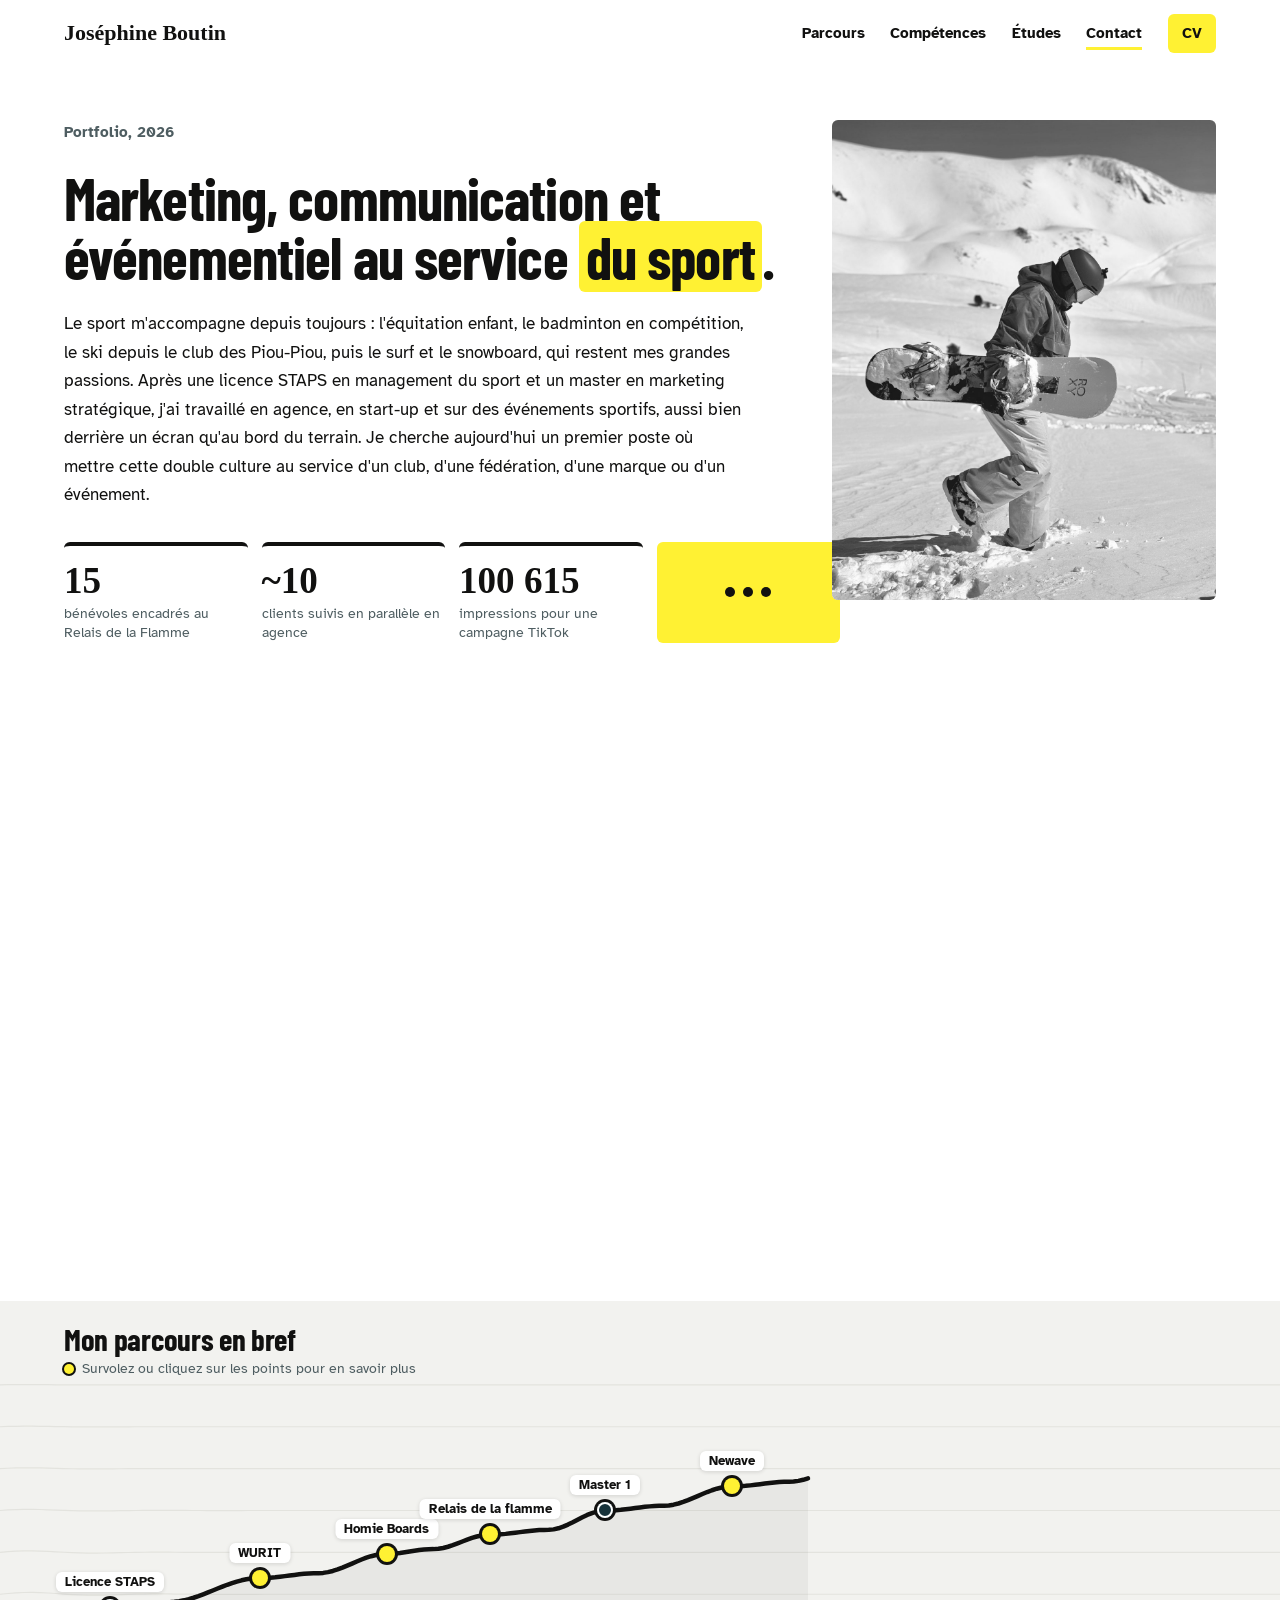
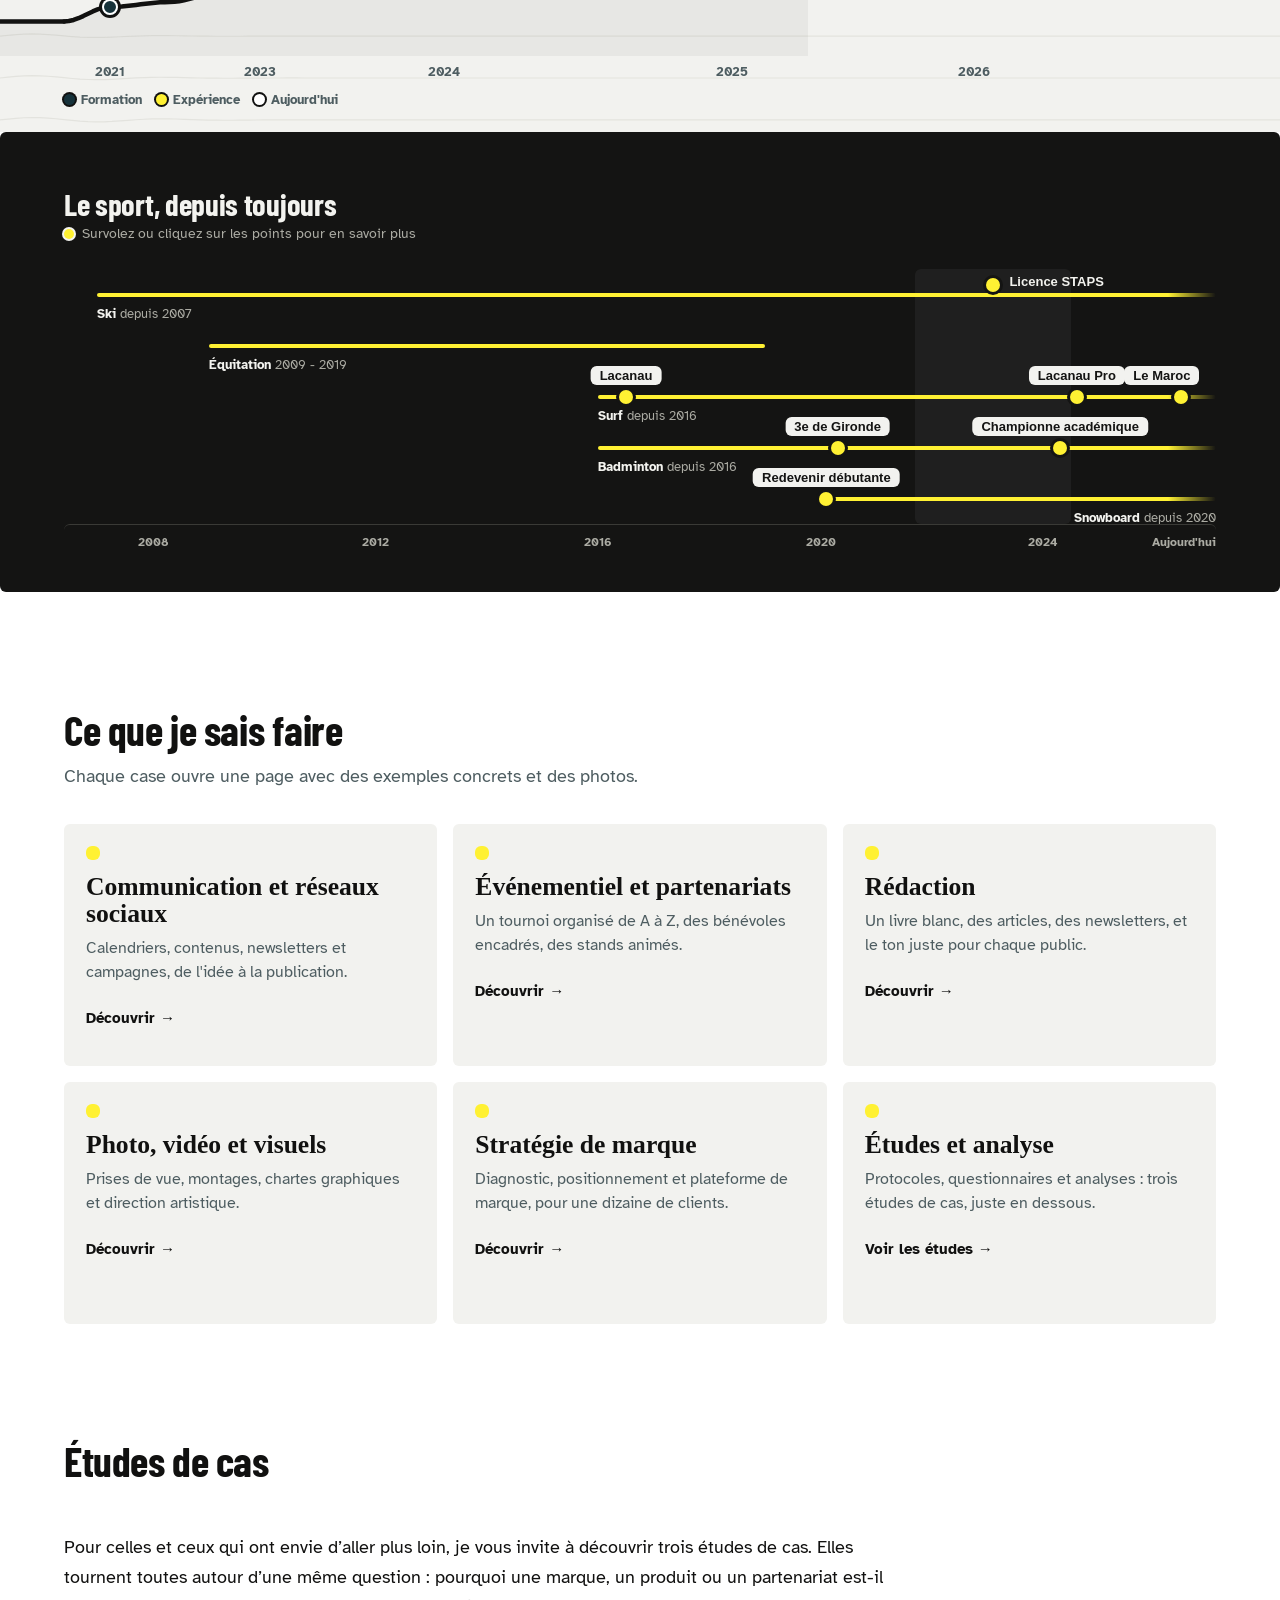
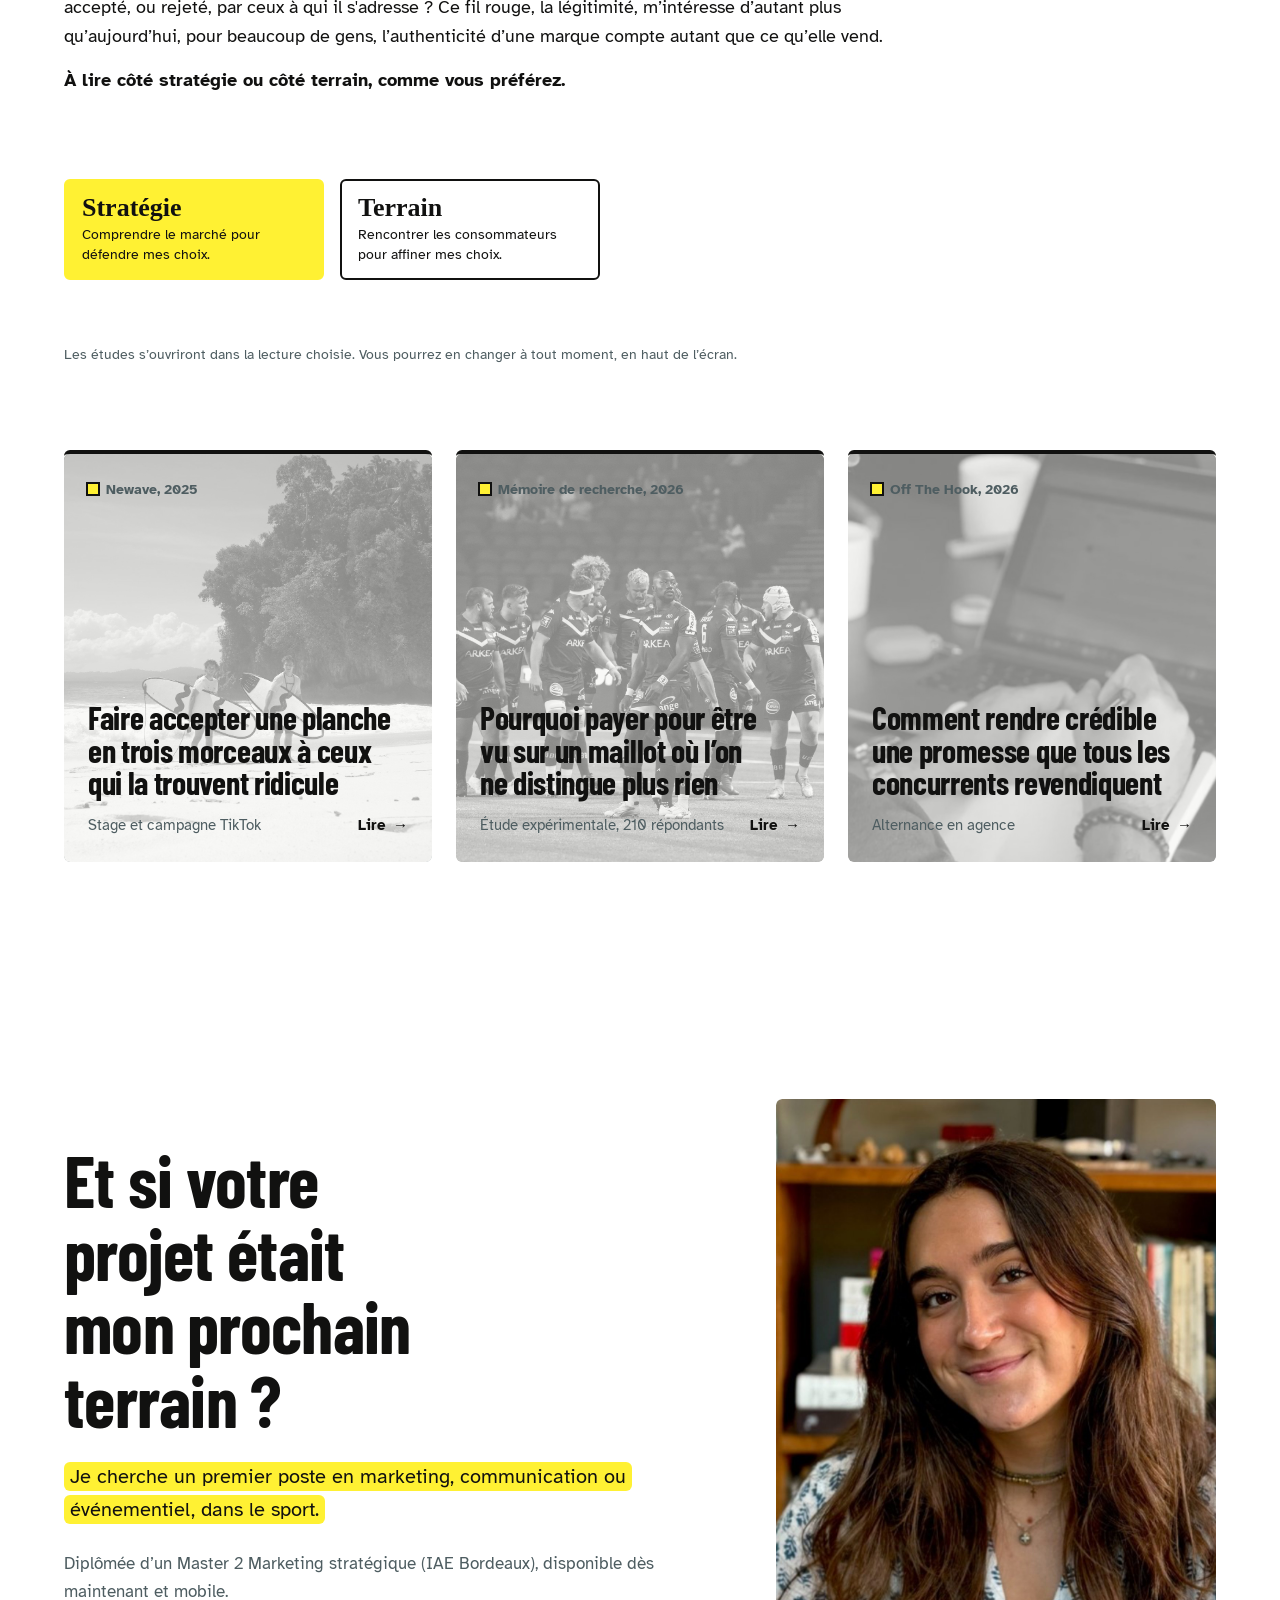
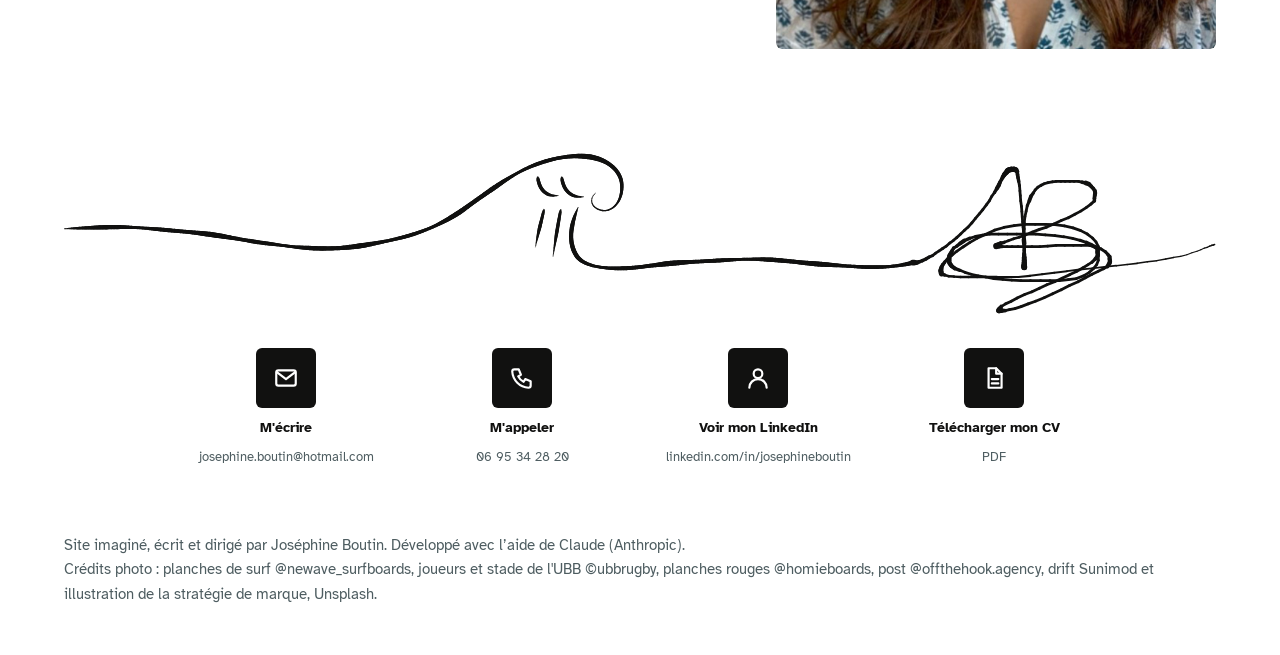
==== commit 84182886: "Add files via upload" ====
--- a/index.html
+++ b/index.html
@@ -164,5 +164,6 @@
 <canvas id="wipe" aria-hidden="true"></canvas>
 <div class="cursor" aria-hidden="true"></div>
 <script src="assets/site.js"></script>
+<script data-goatcounter="https://josephineboutin.goatcounter.com/count" async src="https://gc.zgo.at/count.js"></script>
 </body>
 </html>
--- a/assets/site.css
+++ b/assets/site.css
@@ -633,8 +633,8 @@
 .egg .back { place-items: center; justify-items: center; }
 .egg .dots { display: flex; gap: 8px; }
 .egg .dots i { width: 10px; height: 10px; border-radius: 50% !important; background: var(--encre); }
-@keyframes egg-buzz { 0%, 86%, 100% { transform: rotate(0); } 88% { transform: rotate(-2.5deg) translateX(-1px); } 90% { transform: rotate(2.5deg) translateX(1px); } 92% { transform: rotate(-2deg); } 94% { transform: rotate(2deg); } 96% { transform: rotate(-1deg); } }
-.egg button:not([aria-expanded="true"]) .back { animation: egg-buzz 3.2s ease-in-out 1.5s infinite; }
+@keyframes egg-buzz { 0%, 64%, 100% { transform: rotate(0); } 68% { transform: rotate(-3deg) translateX(-1px); } 73% { transform: rotate(3deg) translateX(1px); } 78% { transform: rotate(-2.5deg); } 83% { transform: rotate(2.5deg); } 88% { transform: rotate(-1.5deg); } 93% { transform: rotate(1deg); } }
+.egg button:not([aria-expanded="true"]) .back { animation: egg-buzz 1.6s ease-in-out .8s infinite; }
 .egg button:hover .back { animation-play-state: paused; }
 @media (prefers-reduced-motion: reduce) { .egg button .back { animation: none !important; } }
 .egg .front { background: var(--encre); color: var(--galet); transform: rotateY(180deg); }
@@ -736,3 +736,5 @@
 .lb button { position: absolute; background: #F3F3EF; color: #111110; border: 0; border-radius: 6px; width: 44px; height: 44px; font-size: 22px; cursor: pointer; }
 .lb .lb-x { top: max(16px, env(safe-area-inset-top)); right: 16px; }
 .lb .lb-p { left: 16px; top: 50%; } .lb .lb-n { right: 16px; top: 50%; }
+
+.hero .pin-run { position: relative; z-index: 2; }
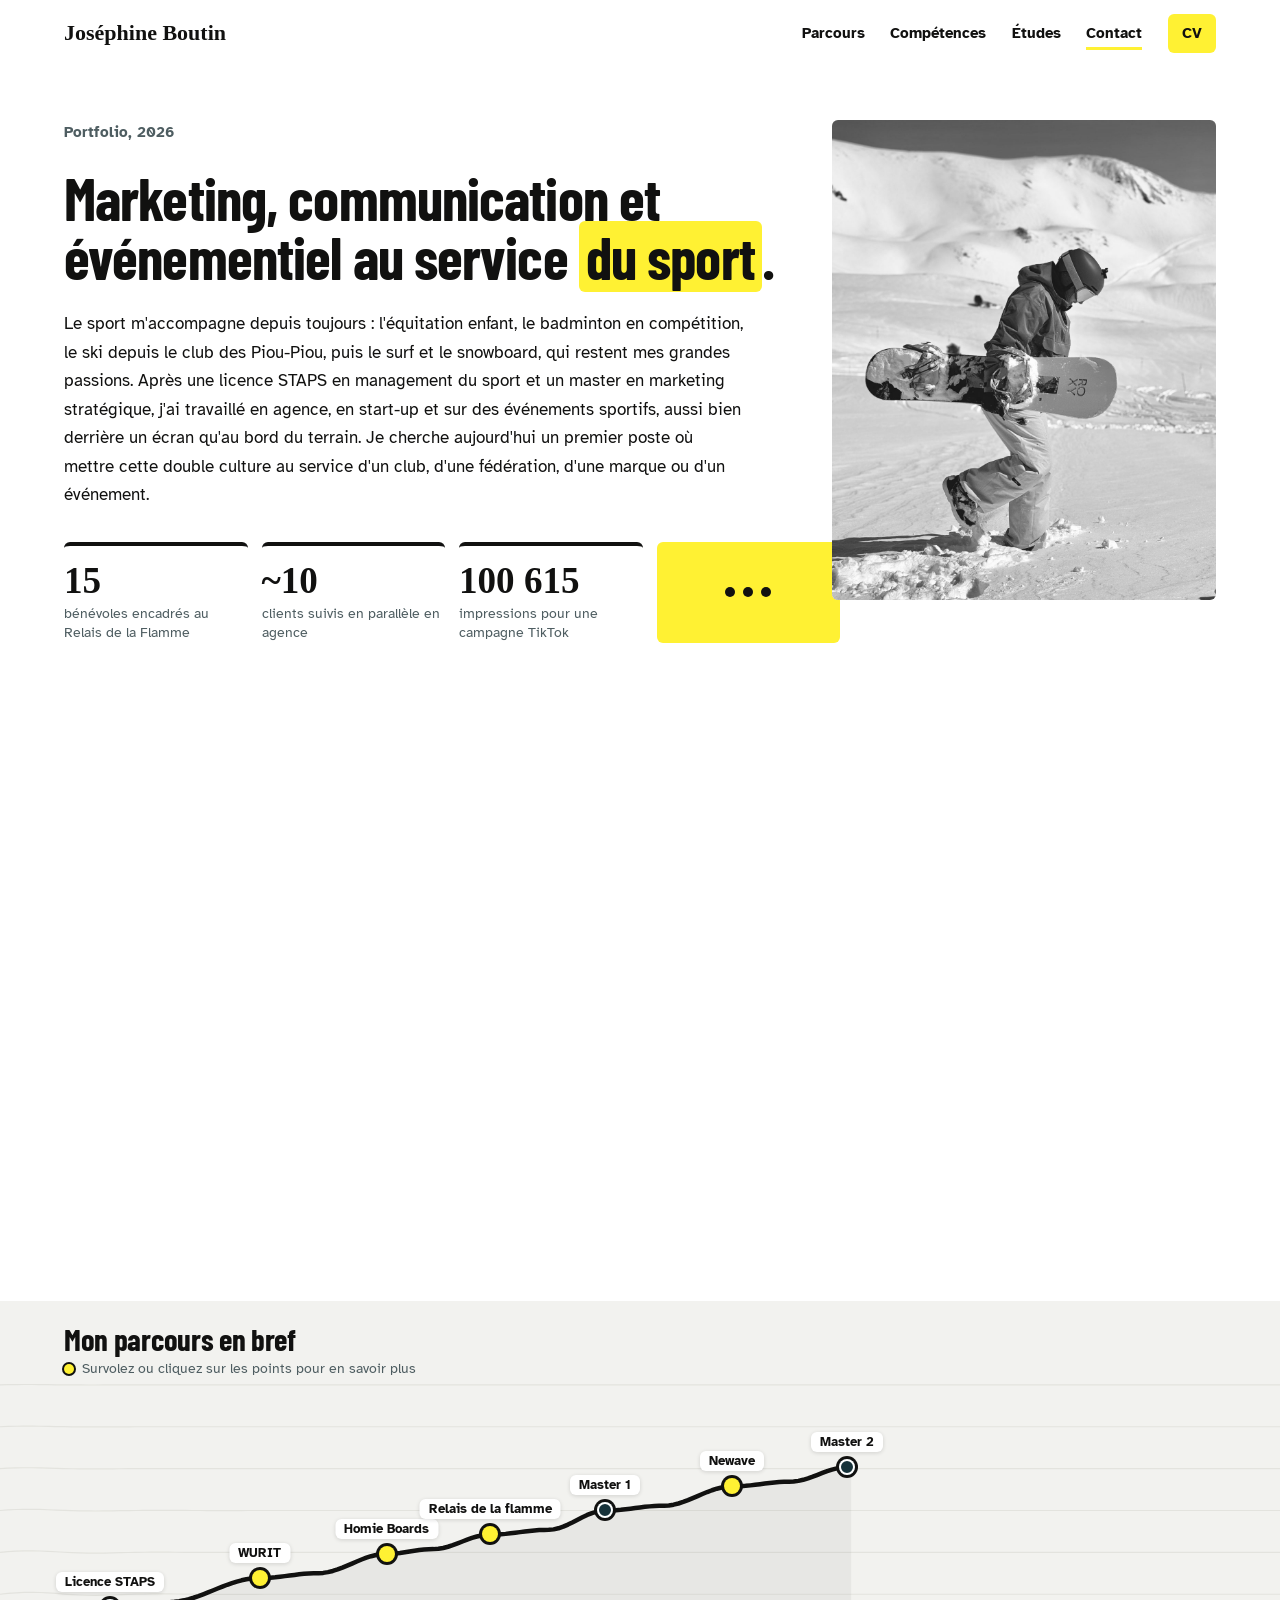
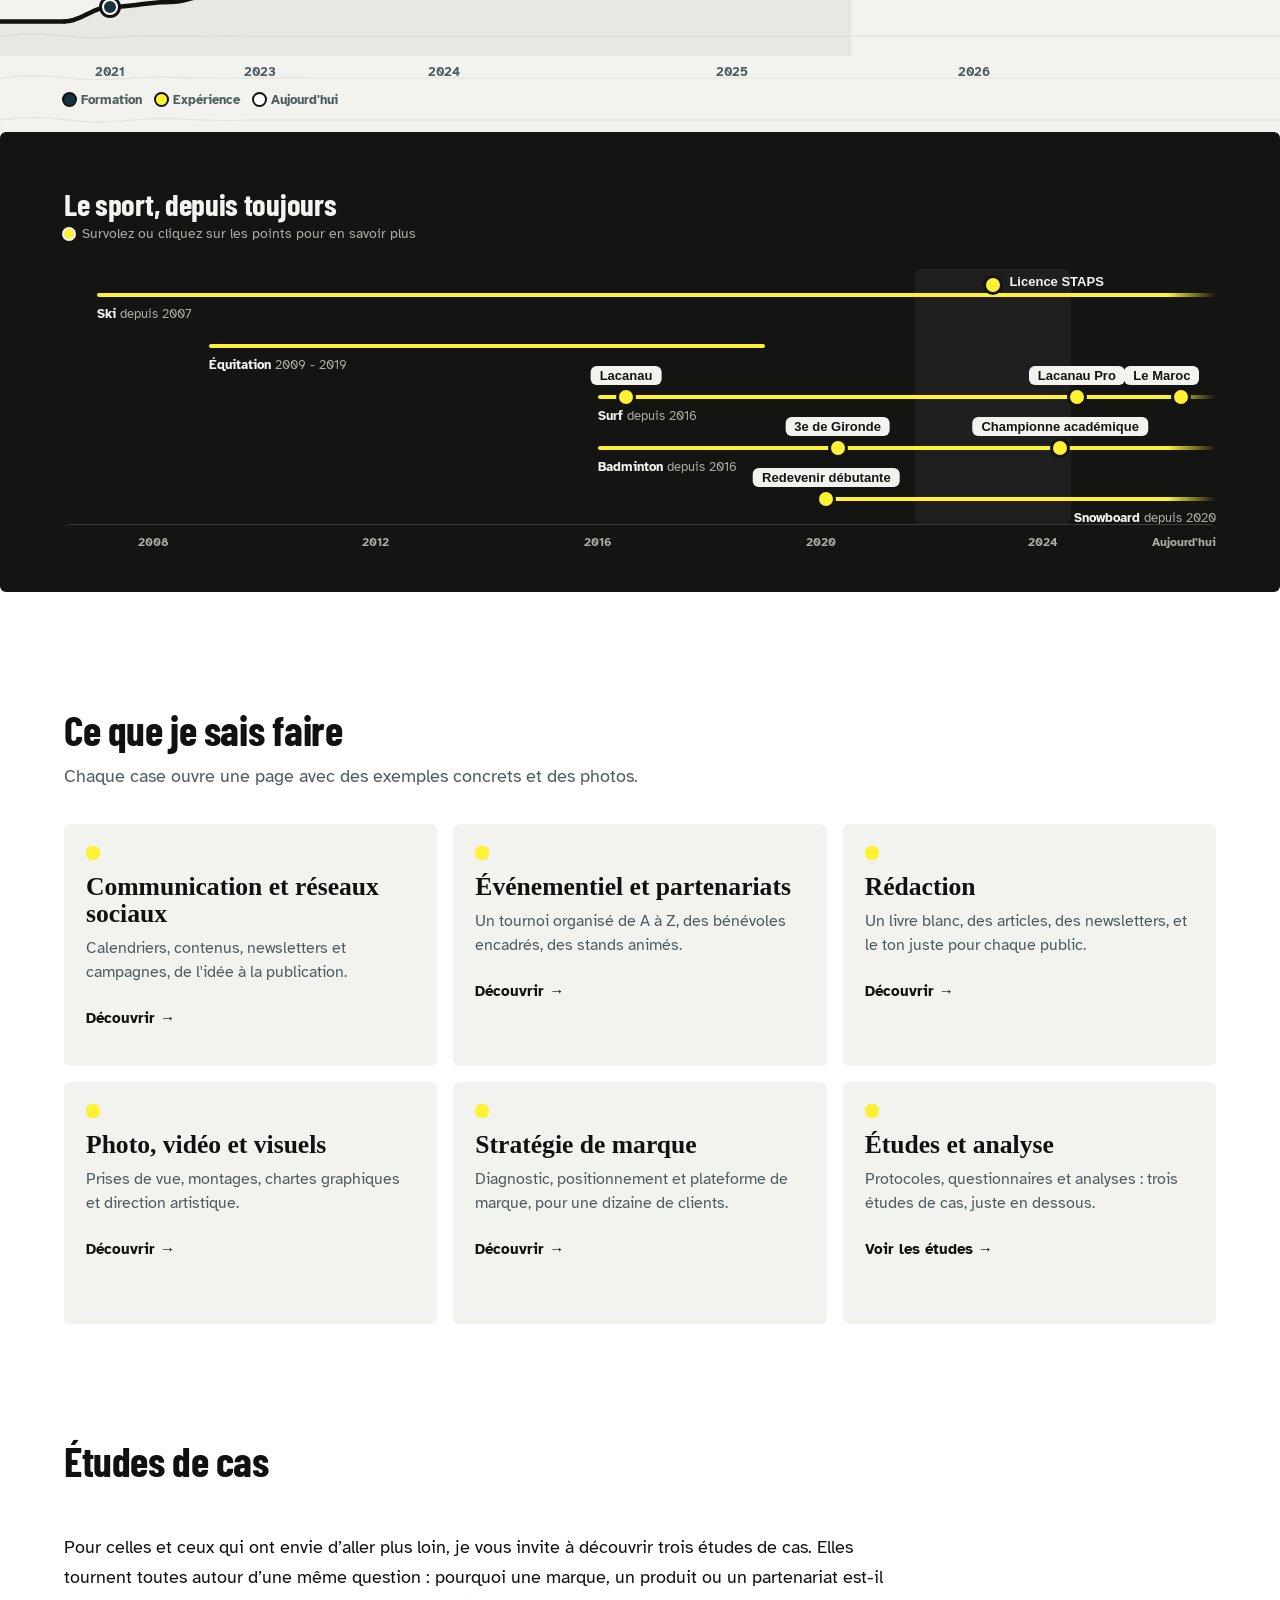
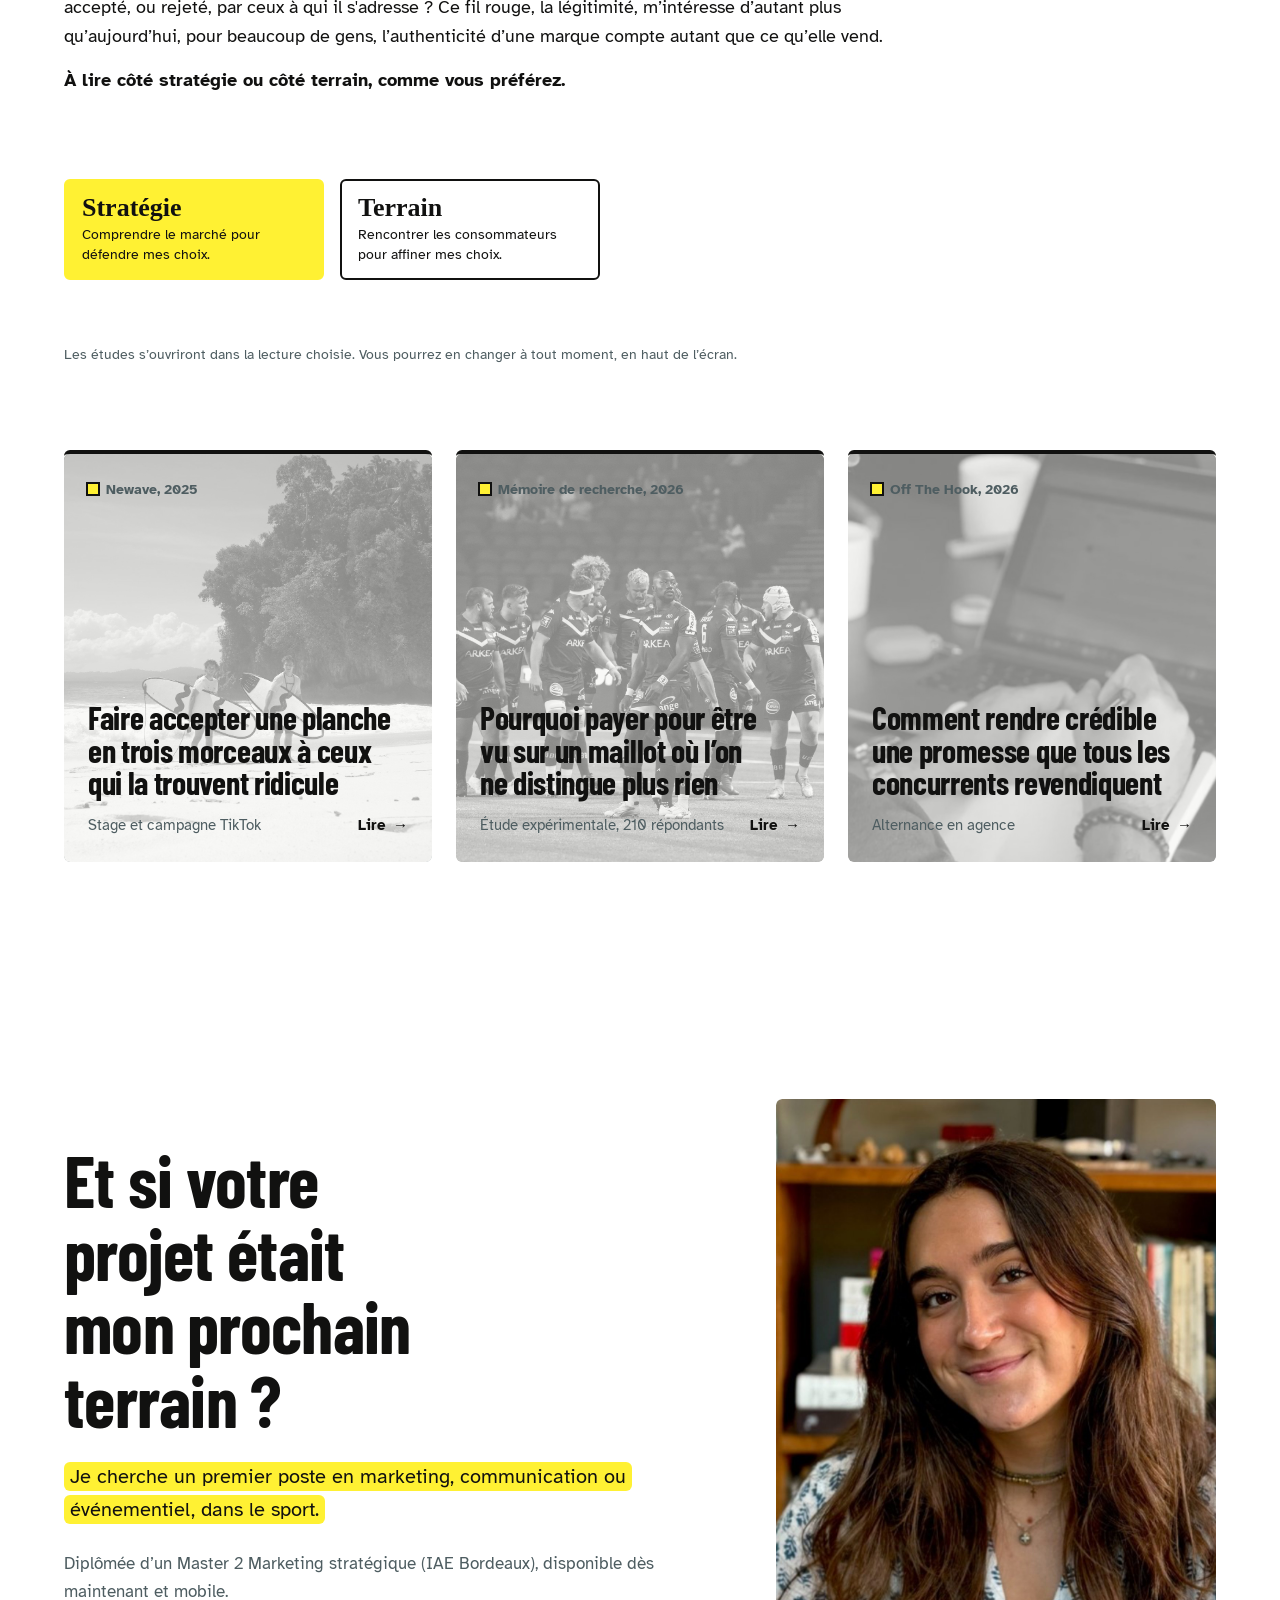
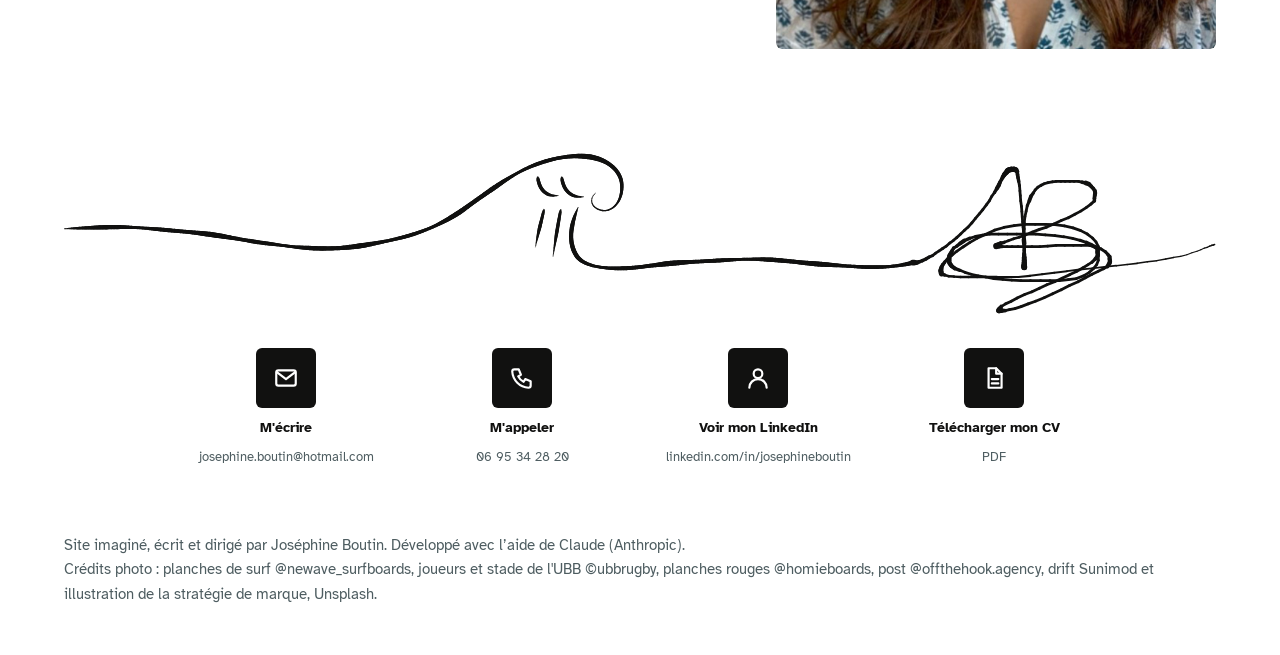
==== commit bab81084: "Add files via upload" ====
--- a/index.html
+++ b/index.html
@@ -31,7 +31,7 @@
 <header class="bar">
   <div class="wrap">
     <a class="brand" href="#top">Joséphine Boutin</a>
-    <nav class="nav" aria-label="Sections"><a href="#parcours">Parcours</a><a href="#competences">Compétences</a><a href="#etudes">Études</a><a href="#contact">Contact</a><a class="nav-cv" href="cv-josephine-boutin.pdf" target="_blank" rel="noopener">CV</a></nav>
+    <nav class="nav" aria-label="Sections"><a href="#parcours">Parcours</a><a href="#competences">Compétences</a><a href="#etudes">Études</a><a href="#contact">Contact</a><a class="nav-cv" data-goatcounter-click="clic-cv-menu" data-goatcounter-title="Clic sur le CV (menu)" href="cv-josephine-boutin.pdf" target="_blank" rel="noopener">CV</a></nav>
     <div class="toggle away" id="mini-toggle" role="group" aria-label="Choisir la lecture">
       <span class="knob" aria-hidden="true"></span>
       <button type="button" data-mode="strategie" aria-pressed="true">Stratégie</button>
@@ -155,7 +155,7 @@
       <a class="c-mail" href="mailto:josephine.boutin@hotmail.com"><span class="ic"><svg viewBox="0 0 24 24" aria-hidden="true"><rect x="3" y="5" width="18" height="14" rx="2"></rect><path d="M3.5 6.5 12 13l8.5-6.5"></path></svg></span>M'écrire<small>josephine.boutin@hotmail.com</small></a>
       <a class="c-tel" href="tel:+33695342820"><span class="ic"><svg viewBox="0 0 24 24" aria-hidden="true"><path d="M5 4h4l2 5-2.5 1.5a11 11 0 0 0 5 5L15 13l5 2v4a2 2 0 0 1-2 2A16 16 0 0 1 3 6a2 2 0 0 1 2-2"></path></svg></span>M'appeler<small>06 95 34 28 20</small></a>
       <a class="c-in" href="https://www.linkedin.com/in/josephineboutin/" target="_blank" rel="noopener"><span class="ic"><svg viewBox="0 0 24 24" aria-hidden="true"><circle cx="12" cy="8" r="4"></circle><path d="M4 21a8 8 0 0 1 16 0"></path></svg></span>Voir mon LinkedIn<small>linkedin.com/in/josephineboutin</small></a>
-      <a class="c-cv" href="cv-josephine-boutin.pdf" target="_blank" rel="noopener"><span class="ic"><svg viewBox="0 0 24 24" aria-hidden="true"><path d="M7 3h7l5 5v13H7z"></path><path d="M14 3v5h5"></path><path d="M10 13h6M10 17h6"></path></svg></span>Télécharger mon CV<small>PDF</small></a>
+      <a class="c-cv" data-goatcounter-click="clic-cv-bas-de-page" data-goatcounter-title="Clic sur le CV (bas de page)" href="cv-josephine-boutin.pdf" target="_blank" rel="noopener"><span class="ic"><svg viewBox="0 0 24 24" aria-hidden="true"><path d="M7 3h7l5 5v13H7z"></path><path d="M14 3v5h5"></path><path d="M10 13h6M10 17h6"></path></svg></span>Télécharger mon CV<small>PDF</small></a>
     </div>
   </footer>
   <p class="wrap proto">Site imaginé, écrit et dirigé par Joséphine Boutin. Développé avec l’aide de Claude (Anthropic).<br>Crédits photo : planches de surf @newave_surfboards, joueurs et stade de l'UBB ©ubbrugby, planches rouges @homieboards, post @offthehook.agency, drift Sunimod et illustration de la stratégie de marque, Unsplash.</p>
